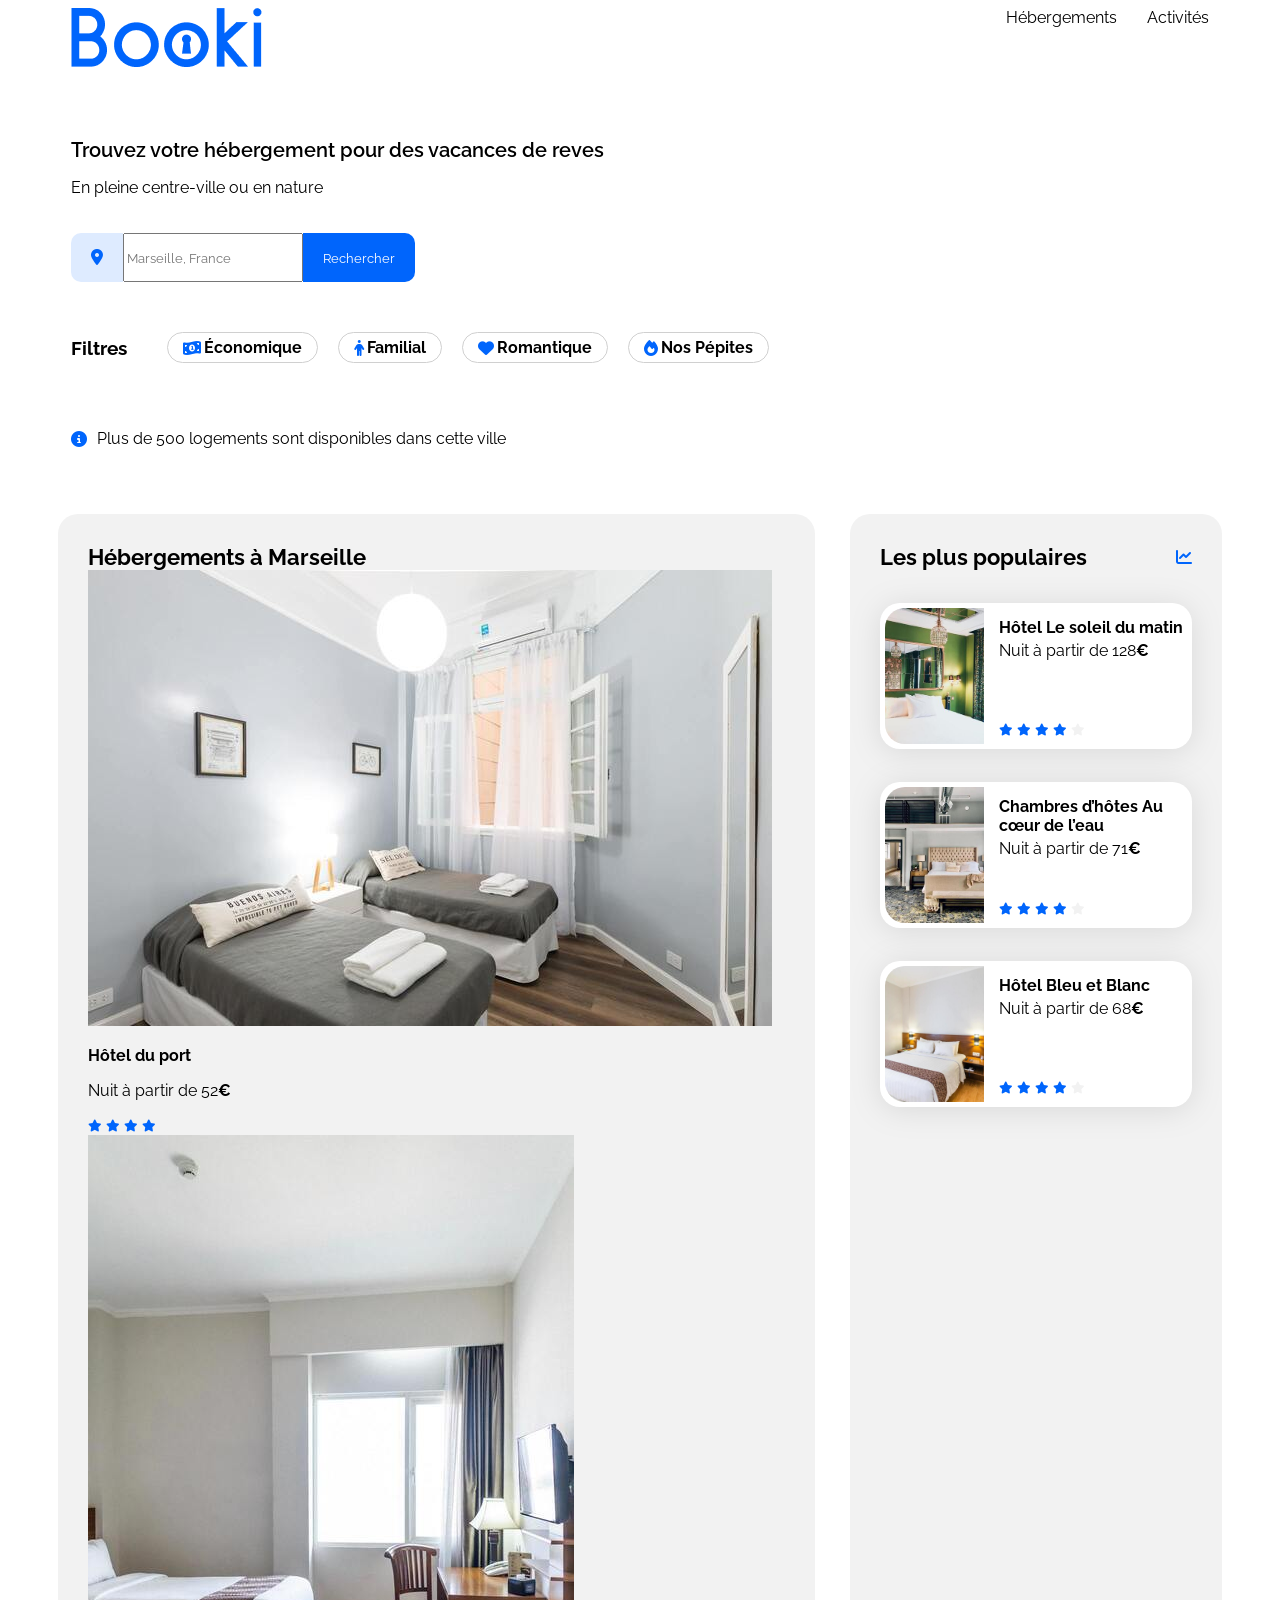
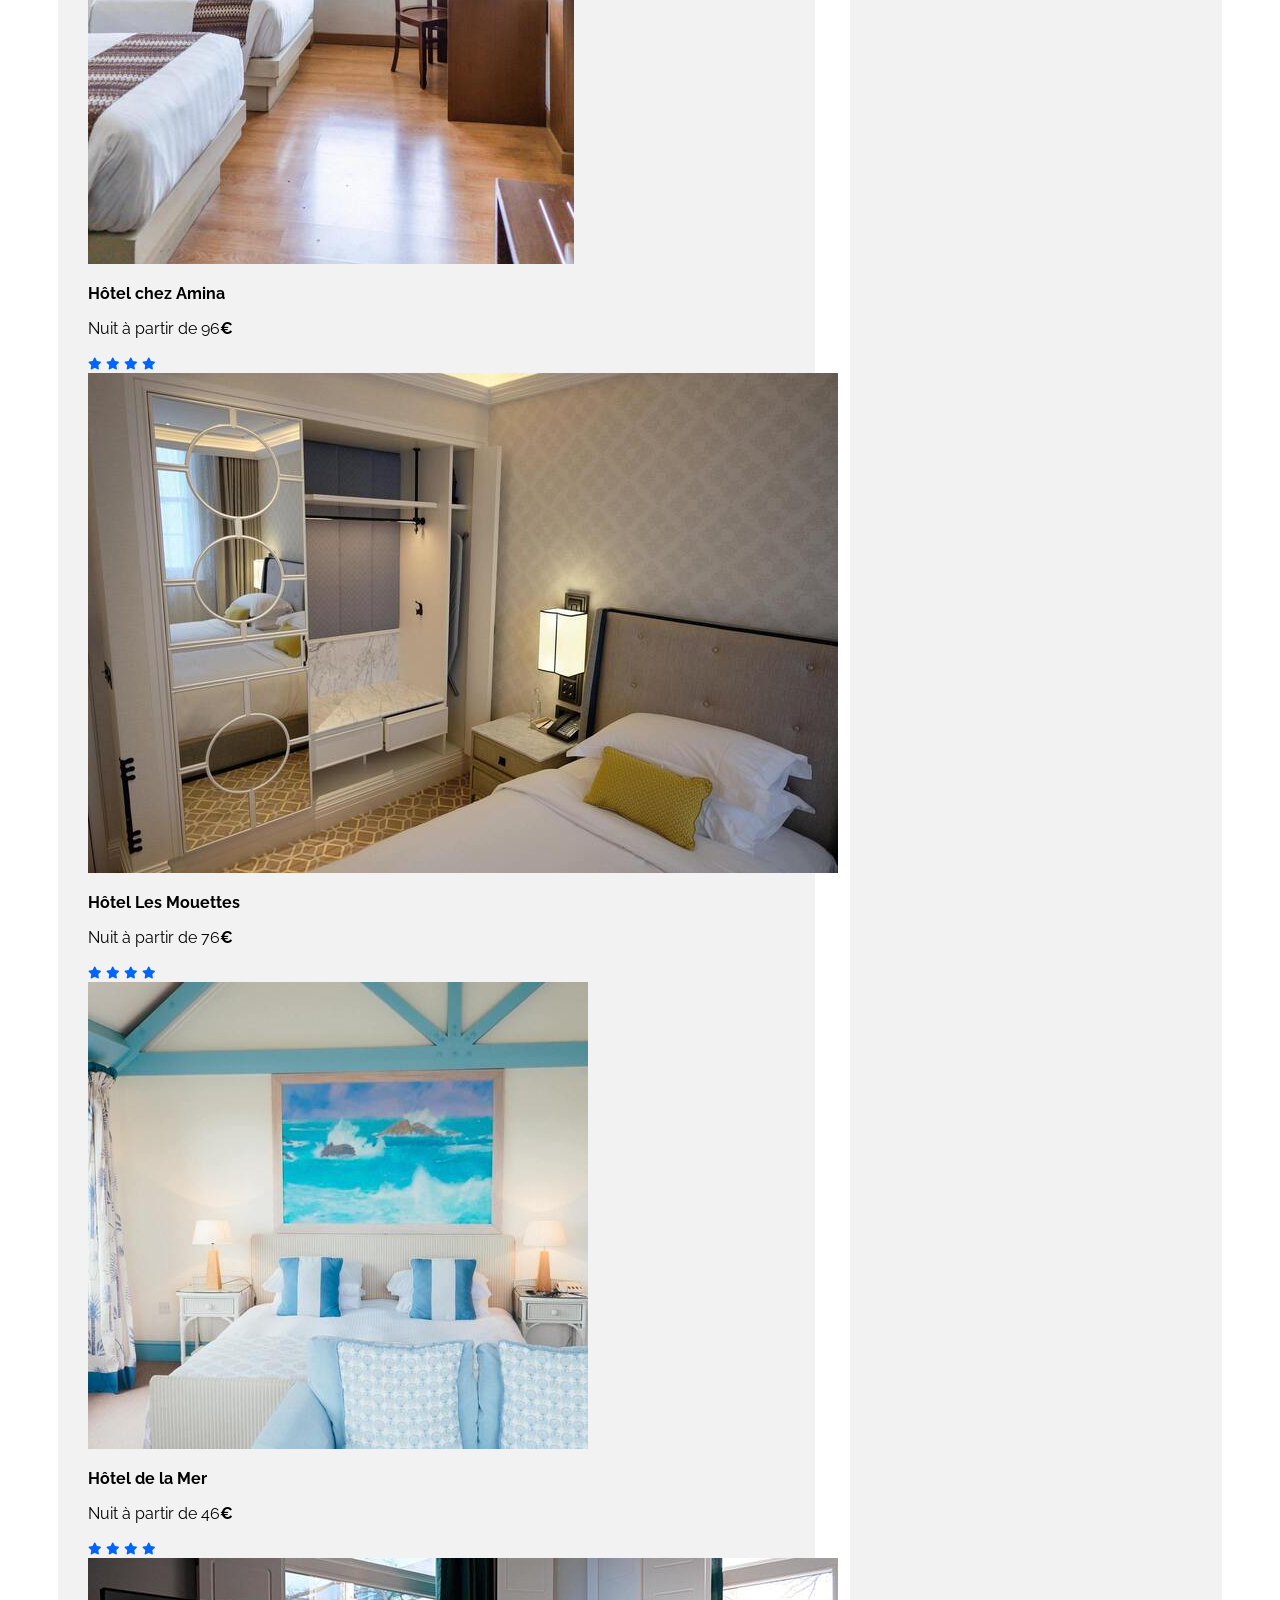
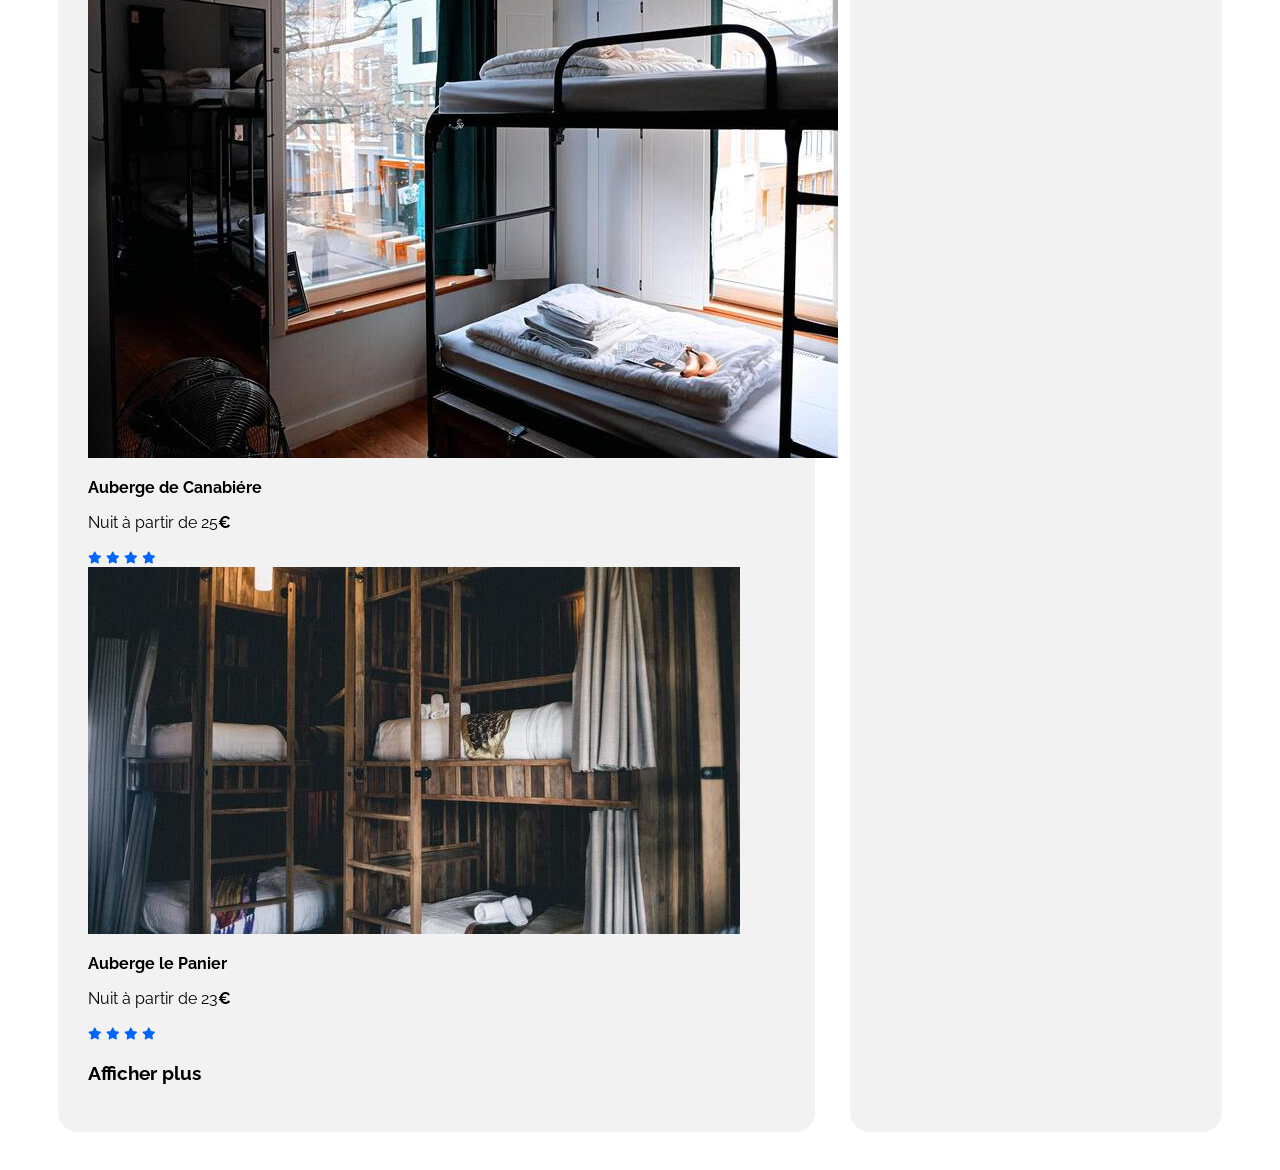
==== index.html @ 799bd017 "HTML revu" ====
<!DOCTYPE html>
<html lang="fr">

<head>
    <meta charset="UTF-8">
    <meta name="viewport" content="width=device-width, initial-scale=1.0">
    <title>Booki</title>
    <link rel="preconnect" href="https://fonts.googleapis.com">
    <link rel="preconnect" href="https://fonts.gstatic.com" crossorigin>
    <link href="https://fonts.googleapis.com/css2?family=Raleway:wght@400;500;700&display=swap" rel="stylesheet">
    <link rel="stylesheet" href="https://cdnjs.cloudflare.com/ajax/libs/font-awesome/6.2.1/css/all.min.css"
        integrity="sha512-MV7K8+y+gLIBoVD59lQIYicR65iaqukzvf/nwasF0nqhPay5w/9lJmVM2hMDcnK1OnMGCdVK+iQrJ7lzPJQd1w=="
        crossorigin="anonymous" referrerpolicy="no-referrer" />
    <link rel="stylesheet" href="./css/style.css">
</head>

<body>

    <header>

        <nav>
            <a href="#" class="logo">
                <img src="./images/logo/Booki.png" alt="Booki">
            </a>
            <ul>
                <li class="li-title"><a href="#">Hébergements</a></li>
                <li class="li-title"><a href="#">Activités</a></li>
            </ul>
        </nav>

        <section class="rechercher">
            <div class="title">
                <h1>
                    Trouvez votre hébergement pour des vacances de reves
                </h1>
                <p>
                    En pleine centre-ville ou en nature
                </p>
            </div>
            <div class="search-bar">
                <div class="icon-box">
                    <i class="fa-solid fa-location-dot"></i>
                </div>
                <input type="text" placeholder="Marseille, France">
                <button>Rechercher</button>
            </div>
            <div class="filtres">
                <h3>
                    Filtres
                </h3>
                <ul class="filtres-list">
                    <a href="#">
                        <li class="fltr-img"><i class="fa-solid fa-money-bill-1-wave"></i><b>Économique</b></li>
                    </a>
                    <a href="#">
                        <li class="fltr-img"><i class="fa-solid fa-person"></i><b>Familial</b></li>
                    </a>
                    <a href="#">
                        <li class="fltr-img"><i class="fa-solid fa-heart"></i><b>Romantique</b></li>
                    </a>
                    <a href="#">
                        <li class="fltr-img"><i class="fa-solid fa-fire"></i><b>Nos Pépites</b></li>
                    </a>
                </ul>
            </div>
            <div class="info">
                <i class="fa-solid fa-circle-info"></i>
                <p>
                    Plus de 500 logements sont disponibles dans cette ville
                </p>
            </div>
        </section>
    </header>

    <div class="main-container">
        <div class="hebergements-and-populaires">

            <h2 class="section-title">
                Hébergements à Marseille
            </h2>

            <section class="hebergements">
                <a href="#">
                    <article class="main-card">
                        <img src="./images/hebergements/fred-kleber.jpg"
                            alt="Image de la chambre d'hôtel montrant un lit">
                        <div class="card-content">
                            <div class="card-txt">
                                <h3 class="card-title">Hôtel du port</h3>
                                <p class="card-subtitle">Nuit à partir de 52<span class="euro">€</span></p>
                            </div>
                            <div class="card-rating">
                                <i class="fa-xs fa-solid fa-star" aria-hidden="true"></i>
                                <i class="fa-xs fa-solid fa-star" aria-hidden="true"></i>
                                <i class="fa-xs fa-solid fa-star" aria-hidden="true"></i>
                                <i class="fa-xs fa-solid fa-star" aria-hidden="true"></i>
                                <i class="fa-xs fa-solid fa-star neutral-star" aria-hidden="true"></i>
                                <span class="sr-only">Note de 4 sur 5</span>
                            </div>
                        </div>
                    </article>
                </a>
                <a href="#">
                    <article class="main-card">
                        <img src="./images/hebergements/febrian-zakaria.jpg"
                            alt="Image de la chambre d'hôtel montrant un lit">
                        <div class="card-content">
                            <div class="card-txt">
                                <h3 class="card-title">Hôtel chez Amina</h3>
                                <p class="card-subtitle">Nuit à partir de 96<span class="euro">€</span></p>
                            </div>
                            <div class="card-rating">
                                <i class="fa-xs fa-solid fa-star" aria-hidden="true"></i>
                                <i class="fa-xs fa-solid fa-star" aria-hidden="true"></i>
                                <i class="fa-xs fa-solid fa-star" aria-hidden="true"></i>
                                <i class="fa-xs fa-solid fa-star" aria-hidden="true"></i>
                                <i class="fa-xs fa-solid fa-star neutral-star" aria-hidden="true"></i>
                                <span class="sr-only">Note de 4 sur 5</span>
                            </div>
                        </div>
                    </article>
                </a>
                <a href="#">
                    <article class="main-card">
                        <img src="./images/hebergements/reisetopia.jpg"
                            alt="Image de la chambre d'hôtel montrant un lit">
                        <div class="card-content">
                            <div class="card-txt">
                                <h3 class="card-title">Hôtel Les Mouettes</h3>
                                <p class="card-subtitle">Nuit à partir de 76<span class="euro">€</span></p>
                            </div>
                            <div class="card-rating">
                                <i class="fa-xs fa-solid fa-star" aria-hidden="true"></i>
                                <i class="fa-xs fa-solid fa-star" aria-hidden="true"></i>
                                <i class="fa-xs fa-solid fa-star" aria-hidden="true"></i>
                                <i class="fa-xs fa-solid fa-star" aria-hidden="true"></i>
                                <i class="fa-xs fa-solid fa-star neutral-star" aria-hidden="true"></i>
                                <span class="sr-only">Note de 4 sur 5</span>
                            </div>
                        </div>
                    </article>
                </a>
                <a href="#">
                    <article class="main-card">
                        <img src="./images/hebergements/annie-spratt.jpg"
                            alt="Image de la chambre d'hôtel montrant un lit">
                        <div class="card-content">
                            <div class="card-txt">
                                <h3 class="card-title">Hôtel de la Mer</h3>
                                <p class="card-subtitle">Nuit à partir de 46<span class="euro">€</span></p>
                            </div>
                            <div class="card-rating">
                                <i class="fa-xs fa-solid fa-star" aria-hidden="true"></i>
                                <i class="fa-xs fa-solid fa-star" aria-hidden="true"></i>
                                <i class="fa-xs fa-solid fa-star" aria-hidden="true"></i>
                                <i class="fa-xs fa-solid fa-star" aria-hidden="true"></i>
                                <i class="fa-xs fa-solid fa-star neutral-star" aria-hidden="true"></i>
                                <span class="sr-only">Note de 4 sur 5</span>
                            </div>
                        </div>
                    </article>
                </a>
                <a href="#">
                    <article class="main-card">
                        <img src="./images/hebergements/marcus-loke.jpg"
                            alt="Image de la chambre d'hôtel montrant un lit">
                        <div class="card-content">
                            <div class="card-txt">
                                <h3 class="card-title">Auberge de Canabiére</h3>
                                <p class="card-subtitle">Nuit à partir de 25<span class="euro">€</span></p>
                            </div>
                            <div class="card-rating">
                                <i class="fa-xs fa-solid fa-star" aria-hidden="true"></i>
                                <i class="fa-xs fa-solid fa-star" aria-hidden="true"></i>
                                <i class="fa-xs fa-solid fa-star" aria-hidden="true"></i>
                                <i class="fa-xs fa-solid fa-star" aria-hidden="true"></i>
                                <i class="fa-xs fa-solid fa-star neutral-star" aria-hidden="true"></i>
                                <span class="sr-only">Note de 4 sur 5</span>
                            </div>
                        </div>
                    </article>
                </a>
                <a href="#">
                    <article class="main-card">
                        <img src="./images/hebergements/nicate-lee.jpg"
                            alt="Image de la chambre d'hôtel montrant un lit">
                        <div class="card-content">
                            <div class="card-txt">
                                <h3 class="card-title">Auberge le Panier</h3>
                                <p class="card-subtitle">Nuit à partir de 23<span class="euro">€</span></p>
                            </div>
                            <div class="card-rating">
                                <i class="fa-xs fa-solid fa-star" aria-hidden="true"></i>
                                <i class="fa-xs fa-solid fa-star" aria-hidden="true"></i>
                                <i class="fa-xs fa-solid fa-star" aria-hidden="true"></i>
                                <i class="fa-xs fa-solid fa-star" aria-hidden="true"></i>
                                <i class="fa-xs fa-solid fa-star neutral-star" aria-hidden="true"></i>
                                <span class="sr-only">Note de 4 sur 5</span>
                            </div>
                        </div>
                    </article>
                </a>
            </section>

            <h3>
                Afficher plus
            </h3>

        </div>

        <section class="populaires">
            <div class="populaires-title">
                <h2 class="section-title">Les plus populaires</h2>
                <i class="fa-solid fa-chart-line" aria-hidden="true"></i>
            </div>
            <div class="populaires-cards">
                <a href="#">
                    <article class="card">
                        <img src="./images/hebergements/emile-guillemot.jpg"
                            alt="Image de la chambre d'hôtel montrant un lit">
                        <div class="card-content">
                            <div class="card-txt">
                                <h3 class="card-title">Hôtel Le soleil du matin</h3>
                                <p class="card-subtitle">Nuit à partir de 128<span class="euro">€</span></p>
                            </div>
                            <div class="card-rating">
                                <i class="fa-xs fa-solid fa-star" aria-hidden="true"></i>
                                <i class="fa-xs fa-solid fa-star" aria-hidden="true"></i>
                                <i class="fa-xs fa-solid fa-star" aria-hidden="true"></i>
                                <i class="fa-xs fa-solid fa-star" aria-hidden="true"></i>
                                <i class="fa-xs fa-solid fa-star neutral-star" aria-hidden="true"></i>
                                <span class="sr-only">Note de 4 sur 5</span>
                            </div>
                        </div>
                    </article>
                </a>
                <a href="#">
                    <article class="card">
                        <img src="./images/hebergements/aw-creative.jpg"
                            alt="Image de la chambre d'hôtel montrant un lit">
                        <div class="card-content">
                            <div class="card-txt">
                                <h3 class="card-title">Chambres d’hôtes Au cœur de l’eau</h3>
                                <p class="card-subtitle">Nuit à partir de 71<span class="euro">€</span></p>
                            </div>
                            <div class="card-rating">
                                <i class="fa-xs fa-solid fa-star" aria-hidden="true"></i>
                                <i class="fa-xs fa-solid fa-star" aria-hidden="true"></i>
                                <i class="fa-xs fa-solid fa-star" aria-hidden="true"></i>
                                <i class="fa-xs fa-solid fa-star" aria-hidden="true"></i>
                                <i class="fa-xs fa-solid fa-star neutral-star" aria-hidden="true"></i>
                                <span class="sr-only">Note de 4 sur 5</span>
                            </div>
                        </div>
                    </article>
                </a>
                <a href="#">
                    <article class="card">
                        <img src="./images/hebergements/febrian-zakaria2.jpg"
                            alt="Image de la chambre d'hôtel montrant un lit">
                        <div class="card-content">
                            <div class="card-txt">
                                <h3 class="card-title">Hôtel Bleu et Blanc</h3>
                                <p class="card-subtitle">Nuit à partir de 68<span class="euro">€</span></p>
                            </div>
                            <div class="card-rating">
                                <i class="fa-xs fa-solid fa-star" aria-hidden="true"></i>
                                <i class="fa-xs fa-solid fa-star" aria-hidden="true"></i>
                                <i class="fa-xs fa-solid fa-star" aria-hidden="true"></i>
                                <i class="fa-xs fa-solid fa-star" aria-hidden="true"></i>
                                <i class="fa-xs fa-solid fa-star neutral-star" aria-hidden="true"></i>
                                <span class="sr-only">Note de 4 sur 5</span>
                            </div>
                        </div>
                    </article>
                </a>
            </div>
        </section>
    </div>

    <footer></footer>

</body>

</html>
---- css/style.css ----
/****** General ***********/
* {
    font-family: 'Raleway', sans-serif;
}

:root {
    --main-color: #0065FC;
    --main-bg-color: #F2F2F2;
    --filter-bg-color: #DEEBFF;
}

.fa-solid {
    color: var(--main-color);
}

body {
    display: flex;
    flex-direction: column;
    align-items: center;
    gap: 30px;
}
header {
    display: flex;
    flex-direction: column;
    align-items: left;
    width: 90%;
    max-width: 1440px;
    margin: 0 50px 0px 50px;
}

nav {
    display: flex;
    justify-content: space-between;
    align-items: flex-start;
    width: 100%;
    height: 80px;
    margin-bottom: 50px;
}


.logo {


}

.logo img {
    
}


ul {
    list-style: none;
    display: flex;
    justify-content: center;
    align-items: center;
    gap: 30px;
    margin: 0;
    padding: 0;
}

.li-list {
    display: flex;
    justify-content: space-between;
    align-items: center;
}

.li-title a:hover {
    color: #0065fc;
    position: relative;
}

.li-title a:hover::after {
    content: '';
    color: #0065fc;
    position: absolute;
    top: 0;
    left: 0;
    width: 100%;
    height: 3px;
    background-color: #0065fc;
}

.rechercher {
    display: flex;
    justify-content: center;
    flex-direction: column;
    margin-bottom: 20px;
}

.title {
    margin-bottom: 0px;
}

.title h1 {
    margin: 0;
    font-size: 20px;
    font-weight: 600;
}

.search-bar {
    display: flex;
    flex-direction: row;
    margin-top: 20px;
}

.icon-box {
    background-color: var(--filter-bg-color);
    border-top-left-radius: 10px;
    border-bottom-left-radius: 10px;
    padding: 15px 20px;
}

.input-box {
    width: 300px;
    border: none;
    padding: 15px 20px;
    font-size: 14px;
    box-sizing: border-box;
}

button {
    background-color: var(--main-color);
    color: white;
    border: none;
    border-top-right-radius: 10px;
    border-bottom-right-radius: 10px;
    padding: 15px 20px;
    cursor: pointer;
}

.filtres {
    display: flex;
    justify-content: left;
    align-items: center;
    margin: 10px 0;
}

.filtres-list {
    display: flex;
    justify-content: left;
    align-items: baseline;
    gap: 20px;
    padding: 20px;
    margin: 20px;
}

.fltr-img {
    display: flex;
    justify-content: space-between;
    align-items: center;
    gap: 3px;
    padding: 5px 15px;
    margin: 0px;
    border: solid 1px #D0D0D0;
    border-radius: 25px;
}

.info {
    display: flex;
    justify-content: flex-start;
    align-items: center;
}

.info p {
    margin-left: 10px
}

.main-container {
    width: 100%;
    max-width: 1440px;
    padding: 0 50px;
    box-sizing: border-box;
}

a {
    color: inherit;
    text-decoration: none;
}

.section-title {
    margin: 0;
    font-size: 22px;
}

.card {
    background-color: white;
    border-radius: 20px;
    padding: 5px;
    filter: drop-shadow(0px 3px 15px rgba(0, 0, 0, 0.1));
}

.card img {
    object-fit: cover;
}

.main-card img {
    object-fit: cover;
}

.card-title {
    font-size: 16px;
}

.euro {
    font-weight: 700;
}

.neutral-star {
    color: var(--main-bg-color)
}

.main-container {
    display:flex;
    justify-content: space-between;

}

/****** Hebergements And Populaires ***********/
.hebergements-and-populaires {
    display: flex;
    justify-content: space-between;
    flex-direction: column;
}

.hebergements-and-populaires{
    background-color: var(--main-bg-color);
    border-radius: 20px;
    padding: 30px;
    box-sizing: border-box;
}

/****** Hebergements ***********/
.hebergements-and-populaires {
    width: 65%;
}

.hebergements-cards {
    display: flex;
    flex-direction: row;
    flex-wrap: wrap;
    gap: 20px;
    margin-top: 30px;
}


.hebergements-cards {
    background-color: white;
    border-radius: 20%;
    padding: 5px;
    filter: drop-shadow(0px 3px 15px rgba(0, 0, 0, 0.1));
    
}

.hebergements-cards img {
    width: 100%;
    height: 130px;
    border-top-left-radius: 20%;
    border-top-right-radius: 20%;

}

/****** Populaires ***********/
.populaires {
    width: 32%;
    background-color: var(--main-bg-color);
    border-radius: 20px;
    padding: 30px;
    box-sizing: border-box;
}

.populaires-title {
    display: flex;
    justify-content: space-between;
    align-items: center;
}

.populaires-cards .card {
    display: flex;
    margin-top: 33px;
}

.populaires-cards img {
    width: 33%;
    height: 136px;
    border-top-left-radius: 20px;
    border-bottom-left-radius: 20px;
}

.populaires-cards .card-content {
    width: 67%;
    padding-left: 15px;
    display: flex;
    flex-direction: column;
    justify-content: space-between;
    box-sizing: border-box;
}

.populaires-cards .card-title {
    margin-top: 10px;
    margin-bottom: 4px;
}

.populaires-cards .card-subtitle {
    margin: 0;
}

.populaires-cards .card-rating {
    margin-bottom: 5px;
}




/* Le code ci-dessous correspond à la version responsive uniquement */

/****** Media queries ***********/
/* Medium devices (tablets, less/equal than 1024px) */
@media (max-width: 1024px) {
    .hebergements-and-populaires {
        flex-direction: column;
    }

    .hebergements {
        width: 100%;
    }

    .populaires {
        width: 100%;
        margin-top: 50px;
    }

    .populaires-cards {
        display: flex;
        flex-direction: row;
        justify-content: space-between;
    }

    .populaires-cards a {
        width: 30%;
    }

    .populaires-cards .card-title {
        font-size: 14px;
    }

    .populaires-cards .card-subtitle {
        font-size: 13px;
    }
}

/* Small devices (phones, less than 768px) */
@media (max-width: 767.98px) {
    /* ... */
}
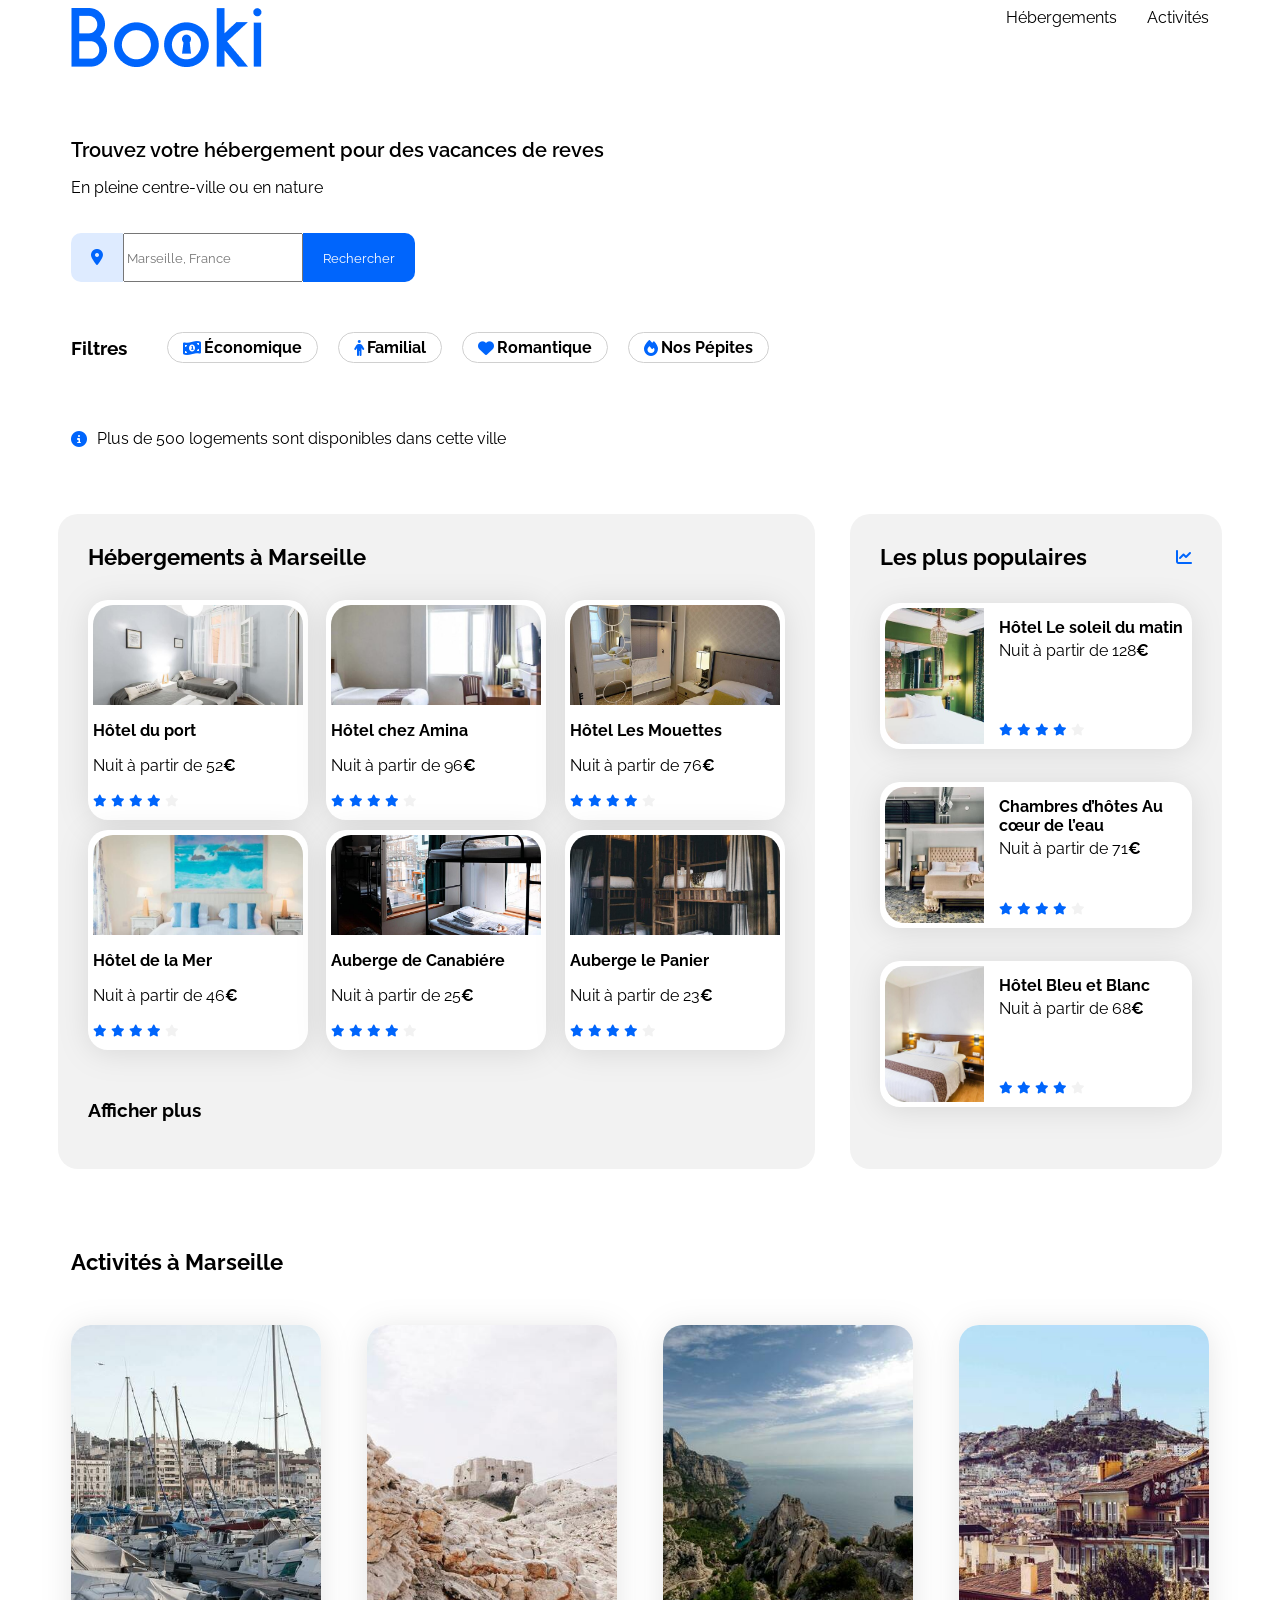
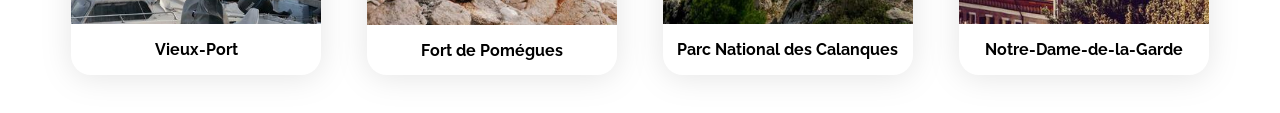
==== commit 1081b0d4: "HTML & CSS Activités" ====
--- a/index.html
+++ b/index.html
@@ -278,6 +278,50 @@
         </section>
     </div>
 
+    <div class="activites">
+        <h2 class="section-title">
+            Activités à Marseille
+        </h2>
+        <div class="activites-cards">
+            <a href="#">
+                <article class="activity-card">
+                    <img src="./images/activites/reno-laithienne.jpg"
+                        alt="Image montrant une activité de visite guidée en bateau">
+                    <h3 class="card-title">
+                        Vieux-Port
+                    </h3>
+                </article>
+            </a>
+            <a href="#">
+                <article class="activity-card">
+                    <img src="./images/activites/paul-hermann.jpg"
+                        alt="Image montrant une activité de visite guidée en bateau">
+                    <h3 class="card-title">
+                        Fort de Pomégues
+                    </h3>
+                </article>
+            </a>
+            <a href="#">
+                <article class="activity-card">
+                    <img src="./images/activites/kilyan-sockalingum.jpg"
+                        alt="Image montrant une activité de visite guidée en bateau">
+                    <h3 class="card-title">
+                        Parc National des Calanques
+                    </h3>
+                </article>
+            </a>
+            <a href="#">
+                <article class="activity-card">
+                    <img src="./images/activites/florian-wehde.jpg"
+                        alt="Image montrant une activité de visite guidée en bateau">
+                    <h3 class="card-title">
+                        Notre-Dame-de-la-Garde
+                    </h3>
+                </article>
+            </a>
+        </div>
+    </div>
+
     <footer></footer>
 
 </body>
--- a/css/style.css
+++ b/css/style.css
@@ -193,9 +193,6 @@
     object-fit: cover;
 }
 
-.main-card img {
-    object-fit: cover;
-}
 
 .card-title {
     font-size: 16px;
@@ -219,44 +216,49 @@
 .hebergements-and-populaires {
     display: flex;
     justify-content: space-between;
-    flex-direction: column;
-}
-
-.hebergements-and-populaires{
-    background-color: var(--main-bg-color);
-    border-radius: 20px;
-    padding: 30px;
-    box-sizing: border-box;
-}
-
-/****** Hebergements ***********/
+    align-items: flex-start;
+    flex-direction: column;
+    gap: 30px;
+}
+
 .hebergements-and-populaires {
     width: 65%;
-}
-
-.hebergements-cards {
-    display: flex;
-    flex-direction: row;
-    flex-wrap: wrap;
-    gap: 20px;
-    margin-top: 30px;
-}
-
-
-.hebergements-cards {
+    background-color: var(--main-bg-color);
+    border-radius: 20px;
+    padding: 30px;
+    box-sizing: border-box;
+}
+
+/****** Hebergements ***********/
+
+.hebergements {
+    display: flex;
+    flex-flow: row wrap;
+    justify-content: space-between;
+    gap: 10px;
+}
+
+
+.main-card {
     background-color: white;
-    border-radius: 20%;
+    border-radius: 20px;
     padding: 5px;
     filter: drop-shadow(0px 3px 15px rgba(0, 0, 0, 0.1));
+    display: flex;
+    flex-direction: column;
+    align-items: left;
+    width: 210px;
+    height: 210px;
+
+}
+
+.main-card img {
+    width: 210px;
+    height: 100px;
+    border-top-left-radius: 20px;
+    border-top-right-radius: 20px;
+    object-fit: cover;
     
-}
-
-.hebergements-cards img {
-    width: 100%;
-    height: 130px;
-    border-top-left-radius: 20%;
-    border-top-right-radius: 20%;
-
 }
 
 /****** Populaires ***********/
@@ -308,7 +310,42 @@
     margin-bottom: 5px;
 }
 
-
+.activites {
+    display: flex;
+    flex-direction: column;
+    align-items: left;
+    width: 90%;
+    gap: 50px;
+    margin-top: 50px;
+}
+
+.activites-cards {
+    display: flex;
+    flex-direction: row;
+    justify-content: space-between;
+    align-items: center;
+    gap: 20px;
+}
+
+.activity-card {
+    display: flex;
+    flex-direction: column;
+    align-items: center;
+    background-color: white;
+    border-radius: 20px;
+    width: 250px;
+    height: 350px;
+    filter: drop-shadow(0px 3px 15px rgba(0, 0, 0, 0.1));
+
+}
+
+.activity-card img {
+    width: 250px;
+    height: 300px;
+    border-top-left-radius: 20px;
+    border-top-right-radius: 20px;
+    object-fit: cover;
+}
 
 
 /* Le code ci-dessous correspond à la version responsive uniquement */
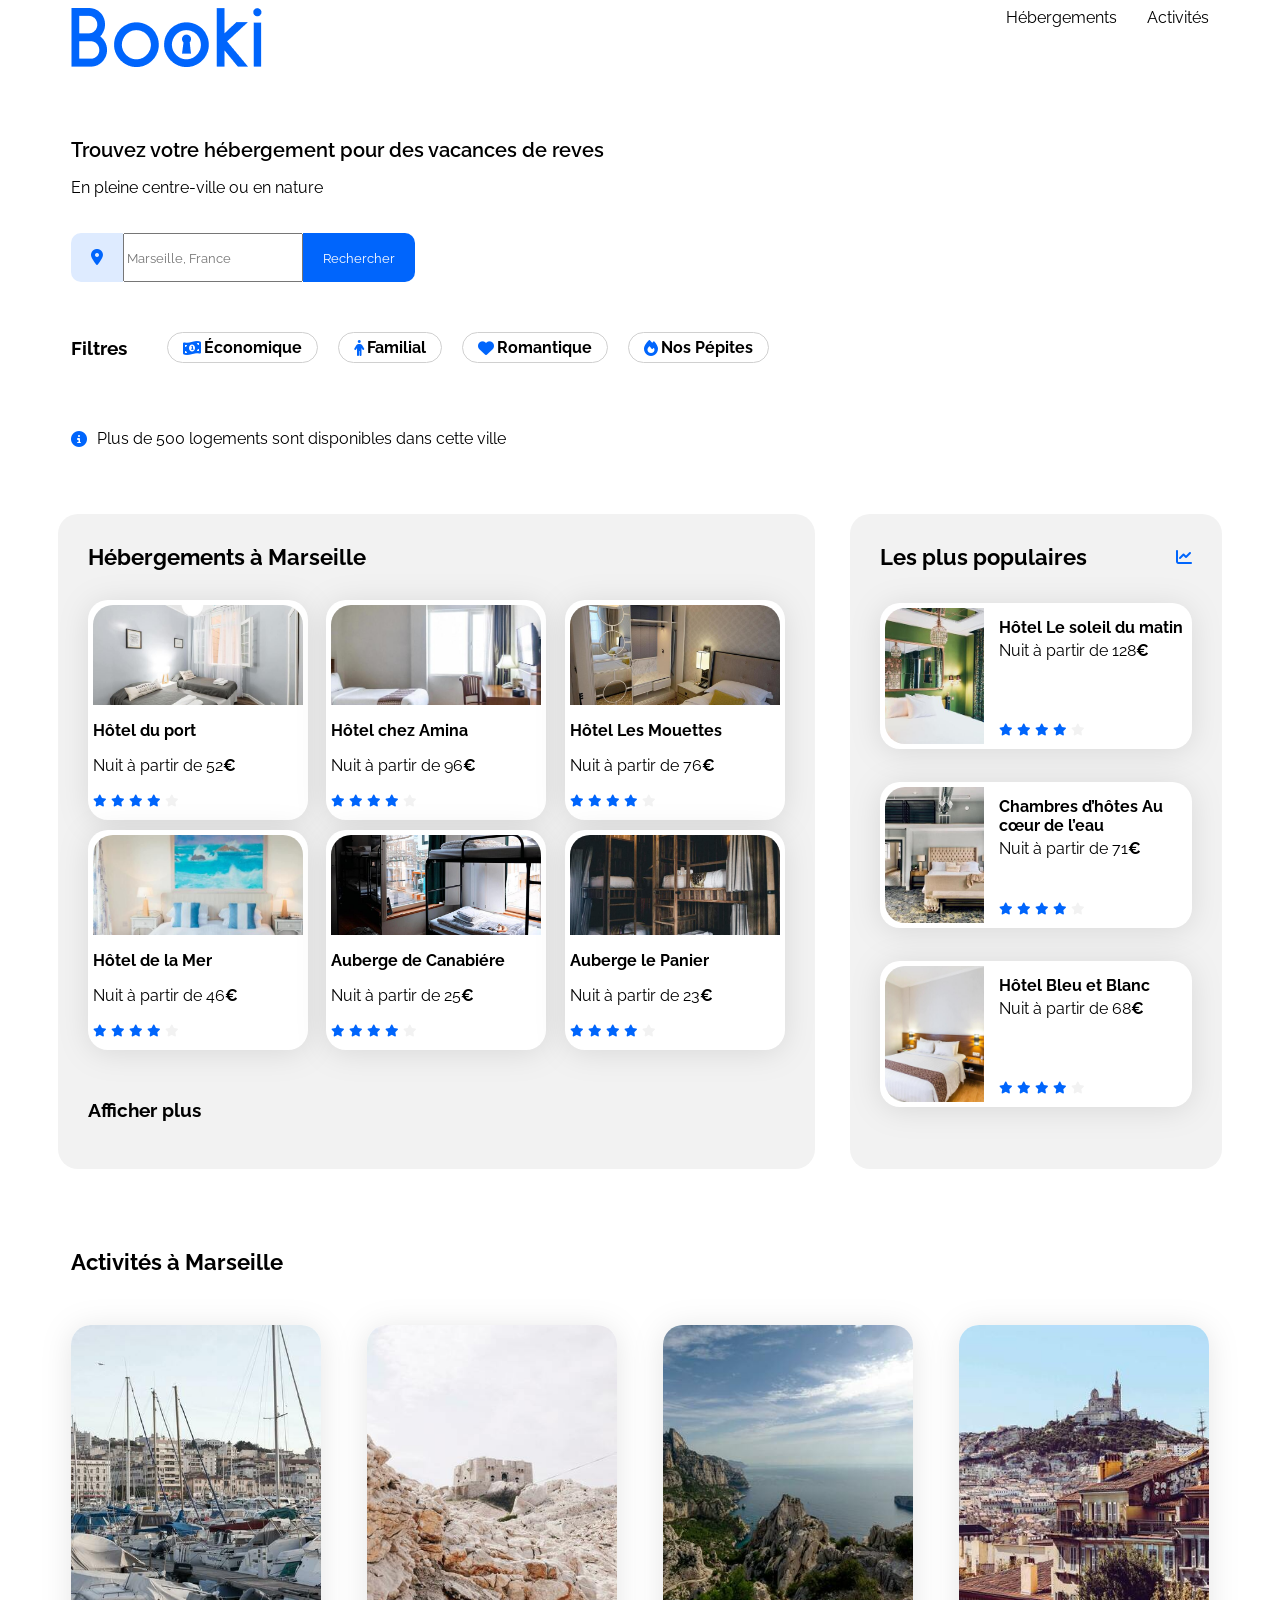
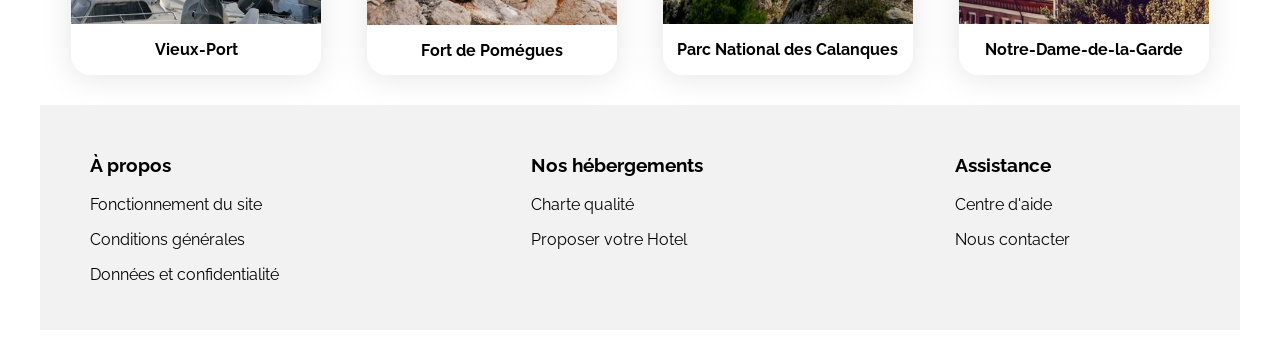
==== commit aa95c7e1: "Version finale" ====
--- a/index.html
+++ b/index.html
@@ -322,7 +322,52 @@
         </div>
     </div>
 
-    <footer></footer>
+    <footer>
+        <div class="footer">
+            <div class="footer-content">
+                <h3>
+                    À propos
+                </h3>
+                <a href="#">
+                    <p>
+                        Fonctionnement du site
+                    </p>
+                    <p>
+                        Conditions générales
+                    </p>
+                    <p>
+                        Données et confidentialité
+                    </p>
+                </a>
+            </div>
+            <div>
+                <h3>
+                    Nos hébergements
+                </h3>
+                <a href="#">
+                    <p>
+                        Charte qualité
+                    </p>
+                    <p>
+                        Proposer votre Hotel
+                    </p>
+                </a>
+            </div>
+            <div>
+                <h3>
+                    Assistance
+                </h3>
+                <a href="#">
+                    <p>
+                        Centre d'aide
+                    </p>
+                    <p>
+                        Nous contacter
+                    </p>
+                </a>
+            </div>
+        </div>
+    </footer>
 
 </body>
 
--- a/css/style.css
+++ b/css/style.css
@@ -35,16 +35,6 @@
     width: 100%;
     height: 80px;
     margin-bottom: 50px;
-}
-
-
-.logo {
-
-
-}
-
-.logo img {
-    
 }
 
 
@@ -347,6 +337,23 @@
     object-fit: cover;
 }
 
+footer {
+    width: 95%;
+    max-width: 1440px;
+    background-color: var(--main-bg-color);
+    gap: 50px;
+}
+
+.footer { 
+    display: flex;
+    justify-content: space-between;
+    align-items: center;
+    align-items: flex-start;
+    width: 90%;
+    padding: 30px 50px;
+    box-sizing: border-box;
+}
+
 
 /* Le code ci-dessous correspond à la version responsive uniquement */
 
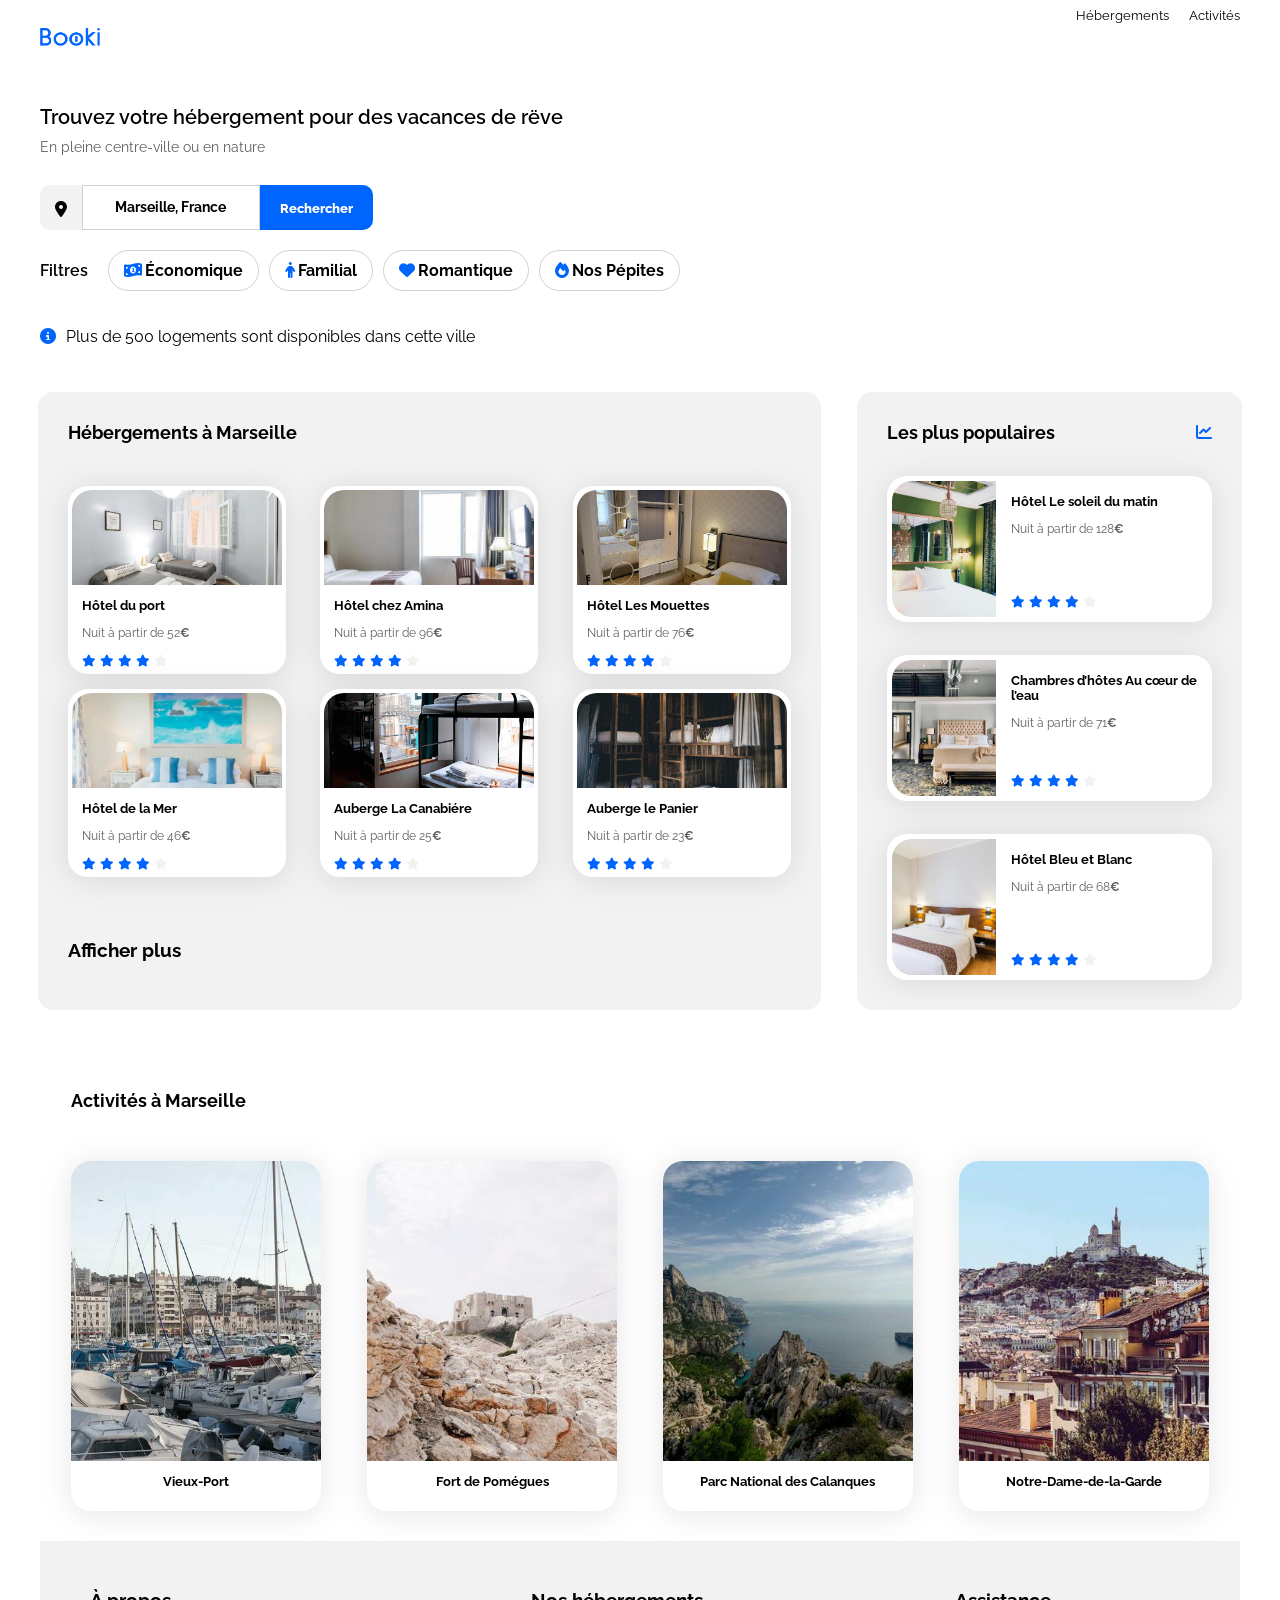
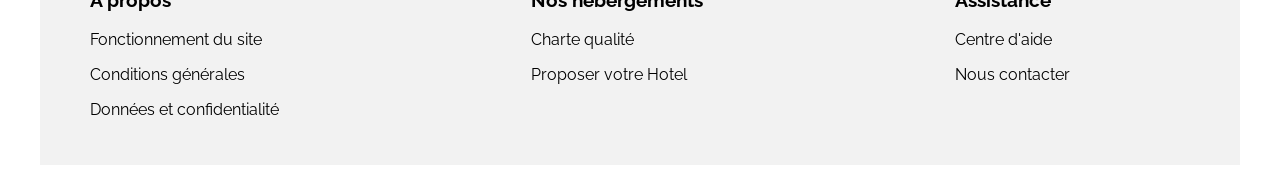
==== commit d762d4bf: "CSS retouches" ====
--- a/index.html
+++ b/index.html
@@ -22,7 +22,7 @@
             <a href="#" class="logo">
                 <img src="./images/logo/Booki.png" alt="Booki">
             </a>
-            <ul>
+            <ul class="nav-links">
                 <li class="li-title"><a href="#">Hébergements</a></li>
                 <li class="li-title"><a href="#">Activités</a></li>
             </ul>
@@ -31,7 +31,7 @@
         <section class="rechercher">
             <div class="title">
                 <h1>
-                    Trouvez votre hébergement pour des vacances de reves
+                    Trouvez votre hébergement pour des vacances de rëve
                 </h1>
                 <p>
                     En pleine centre-ville ou en nature
@@ -39,7 +39,7 @@
             </div>
             <div class="search-bar">
                 <div class="icon-box">
-                    <i class="fa-solid fa-location-dot"></i>
+                    <i class="fa-solid fa-location-dot" style="color: #000000;"></i>
                 </div>
                 <input type="text" placeholder="Marseille, France">
                 <button>Rechercher</button>
@@ -166,7 +166,7 @@
                             alt="Image de la chambre d'hôtel montrant un lit">
                         <div class="card-content">
                             <div class="card-txt">
-                                <h3 class="card-title">Auberge de Canabiére</h3>
+                                <h3 class="card-title">Auberge La Canabiére</h3>
                                 <p class="card-subtitle">Nuit à partir de 25<span class="euro">€</span></p>
                             </div>
                             <div class="card-rating">
@@ -332,9 +332,13 @@
                     <p>
                         Fonctionnement du site
                     </p>
+                </a>
+                <a href="#">
                     <p>
                         Conditions générales
                     </p>
+                </a>
+                <a href="#">
                     <p>
                         Données et confidentialité
                     </p>
@@ -348,6 +352,8 @@
                     <p>
                         Charte qualité
                     </p>
+                </a>
+                <a href="#">
                     <p>
                         Proposer votre Hotel
                     </p>
@@ -361,6 +367,8 @@
                     <p>
                         Centre d'aide
                     </p>
+                </a>
+                <a href="#">   
                     <p>
                         Nous contacter
                     </p>
--- a/css/style.css
+++ b/css/style.css
@@ -23,9 +23,9 @@
     display: flex;
     flex-direction: column;
     align-items: left;
-    width: 90%;
+    width: 95%;
     max-width: 1440px;
-    margin: 0 50px 0px 50px;
+    margin: 0px;
 }
 
 nav {
@@ -34,24 +34,46 @@
     align-items: flex-start;
     width: 100%;
     height: 80px;
-    margin-bottom: 50px;
+    margin: 0px;
+}
+
+.logo img {
+    display: flex;
+    justify-content: center;
+    align-items: center;
+    padding-top: 20px;
+    width: 60px;
+    height: 18px
 }
 
 
 ul {
     list-style: none;
     display: flex;
-    justify-content: center;
-    align-items: center;
-    gap: 30px;
+    justify-content: left;
+    align-items: center;
+    gap: 20px;
     margin: 0;
     padding: 0;
 }
 
+.nav-links {
+    display: flex;
+    justify-content: space-between;
+    align-items: flex-start;
+    padding-top: 0px;
+
+}
+
 .li-list {
     display: flex;
     justify-content: space-between;
     align-items: center;
+}
+
+.li-title {
+    font-size: 13px;
+    font-weight: 400;
 }
 
 .li-title a:hover {
@@ -63,10 +85,11 @@
     content: '';
     color: #0065fc;
     position: absolute;
-    top: 0;
+    top: -10px;
+    bottom: 10px;
     left: 0;
     width: 100%;
-    height: 3px;
+    height: 5px;
     background-color: #0065fc;
 }
 
@@ -74,42 +97,50 @@
     display: flex;
     justify-content: center;
     flex-direction: column;
-    margin-bottom: 20px;
+    margin-bottom: 0px;
 }
 
 .title {
     margin-bottom: 0px;
+    gap: 10px;
 }
 
 .title h1 {
+    margin-bottom: 10px;
+    font-size: 20px;
+    font-weight: 580;
+}
+
+.title p {
     margin: 0;
-    font-size: 20px;
-    font-weight: 600;
+    font-size: 14px;
+    font-weight: 400;
+    color: #606060;
 }
 
 .search-bar {
     display: flex;
     flex-direction: row;
-    margin-top: 20px;
+    margin-top: 30px;
+    height: 45px;
 }
 
 .icon-box {
-    background-color: var(--filter-bg-color);
+    background-color: #F2F2F2;
     border-top-left-radius: 10px;
     border-bottom-left-radius: 10px;
-    padding: 15px 20px;
+    padding: 15px 15px;
 }
 
 .input-box {
     width: 300px;
-    border: none;
     padding: 15px 20px;
     font-size: 14px;
-    box-sizing: border-box;
 }
 
 button {
     background-color: var(--main-color);
+    font-weight: 800;
     color: white;
     border: none;
     border-top-right-radius: 10px;
@@ -118,20 +149,36 @@
     cursor: pointer;
 }
 
+.search-bar input::placeholder {
+    font-weight: 700;
+    font-size: 14px;
+    color: #000;
+
+}
+
+input {
+    text-align: center;
+    border: 0.5px solid #D0D0D0;
+}
+
 .filtres {
     display: flex;
     justify-content: left;
     align-items: center;
-    margin: 10px 0;
+}
+
+.filtres h3 {
+    margin-right: 0px;
+    font-size: 16px;
+    font-weight: 600;
 }
 
 .filtres-list {
     display: flex;
     justify-content: left;
     align-items: baseline;
-    gap: 20px;
+    gap: 10px;
     padding: 20px;
-    margin: 20px;
 }
 
 .fltr-img {
@@ -139,12 +186,16 @@
     justify-content: space-between;
     align-items: center;
     gap: 3px;
-    padding: 5px 15px;
+    padding: 10px 15px;
     margin: 0px;
     border: solid 1px #D0D0D0;
     border-radius: 25px;
 }
 
+.filtres-list a:hover li.fltr-img {
+  background-color: #E1E8FA;
+}
+
 .info {
     display: flex;
     justify-content: flex-start;
@@ -158,8 +209,10 @@
 .main-container {
     width: 100%;
     max-width: 1440px;
-    padding: 0 50px;
-    box-sizing: border-box;
+    padding: 0px 30px;
+    box-sizing: border-box;
+    display:flex;
+    justify-content: space-between;
 }
 
 a {
@@ -169,7 +222,7 @@
 
 .section-title {
     margin: 0;
-    font-size: 22px;
+    font-size: 18px;
 }
 
 .card {
@@ -183,9 +236,24 @@
     object-fit: cover;
 }
 
+.card-text {
+    display: flex;
+    flex-direction: column;
+    justify-content: space-between;
+    padding: 0px;
+    box-sizing: border-box;
+    height: 70px;
+}
 
 .card-title {
-    font-size: 16px;
+    font-size: 13px;
+    padding: 0;
+}
+
+.card-subtitle {
+    font-size: 12px;
+    color: #606060;
+    padding: 0;
 }
 
 .euro {
@@ -194,12 +262,6 @@
 
 .neutral-star {
     color: var(--main-bg-color)
-}
-
-.main-container {
-    display:flex;
-    justify-content: space-between;
-
 }
 
 /****** Hebergements And Populaires ***********/
@@ -214,7 +276,7 @@
 .hebergements-and-populaires {
     width: 65%;
     background-color: var(--main-bg-color);
-    border-radius: 20px;
+    border-radius: 15px;
     padding: 30px;
     box-sizing: border-box;
 }
@@ -225,37 +287,38 @@
     display: flex;
     flex-flow: row wrap;
     justify-content: space-between;
-    gap: 10px;
+    gap: 15px;
 }
 
 
 .main-card {
     background-color: white;
     border-radius: 20px;
-    padding: 5px;
+    padding: 4px;
     filter: drop-shadow(0px 3px 15px rgba(0, 0, 0, 0.1));
     display: flex;
     flex-direction: column;
     align-items: left;
     width: 210px;
-    height: 210px;
+    height: 180px;
 
 }
 
 .main-card img {
     width: 210px;
-    height: 100px;
+    height: 95px;
     border-top-left-radius: 20px;
     border-top-right-radius: 20px;
     object-fit: cover;
     
 }
 
+
 /****** Populaires ***********/
 .populaires {
     width: 32%;
     background-color: var(--main-bg-color);
-    border-radius: 20px;
+    border-radius: 15px;
     padding: 30px;
     box-sizing: border-box;
 }
@@ -287,13 +350,22 @@
     box-sizing: border-box;
 }
 
+.main-card .card-content {
+    width: 67%;
+    padding-left: 10px;
+    display: flex;
+    flex-direction: column;
+    justify-content: space-between;
+
+
+}
+
 .populaires-cards .card-title {
-    margin-top: 10px;
-    margin-bottom: 4px;
+   padding: 0px;
 }
 
 .populaires-cards .card-subtitle {
-    margin: 0;
+    margin: 0px;
 }
 
 .populaires-cards .card-rating {
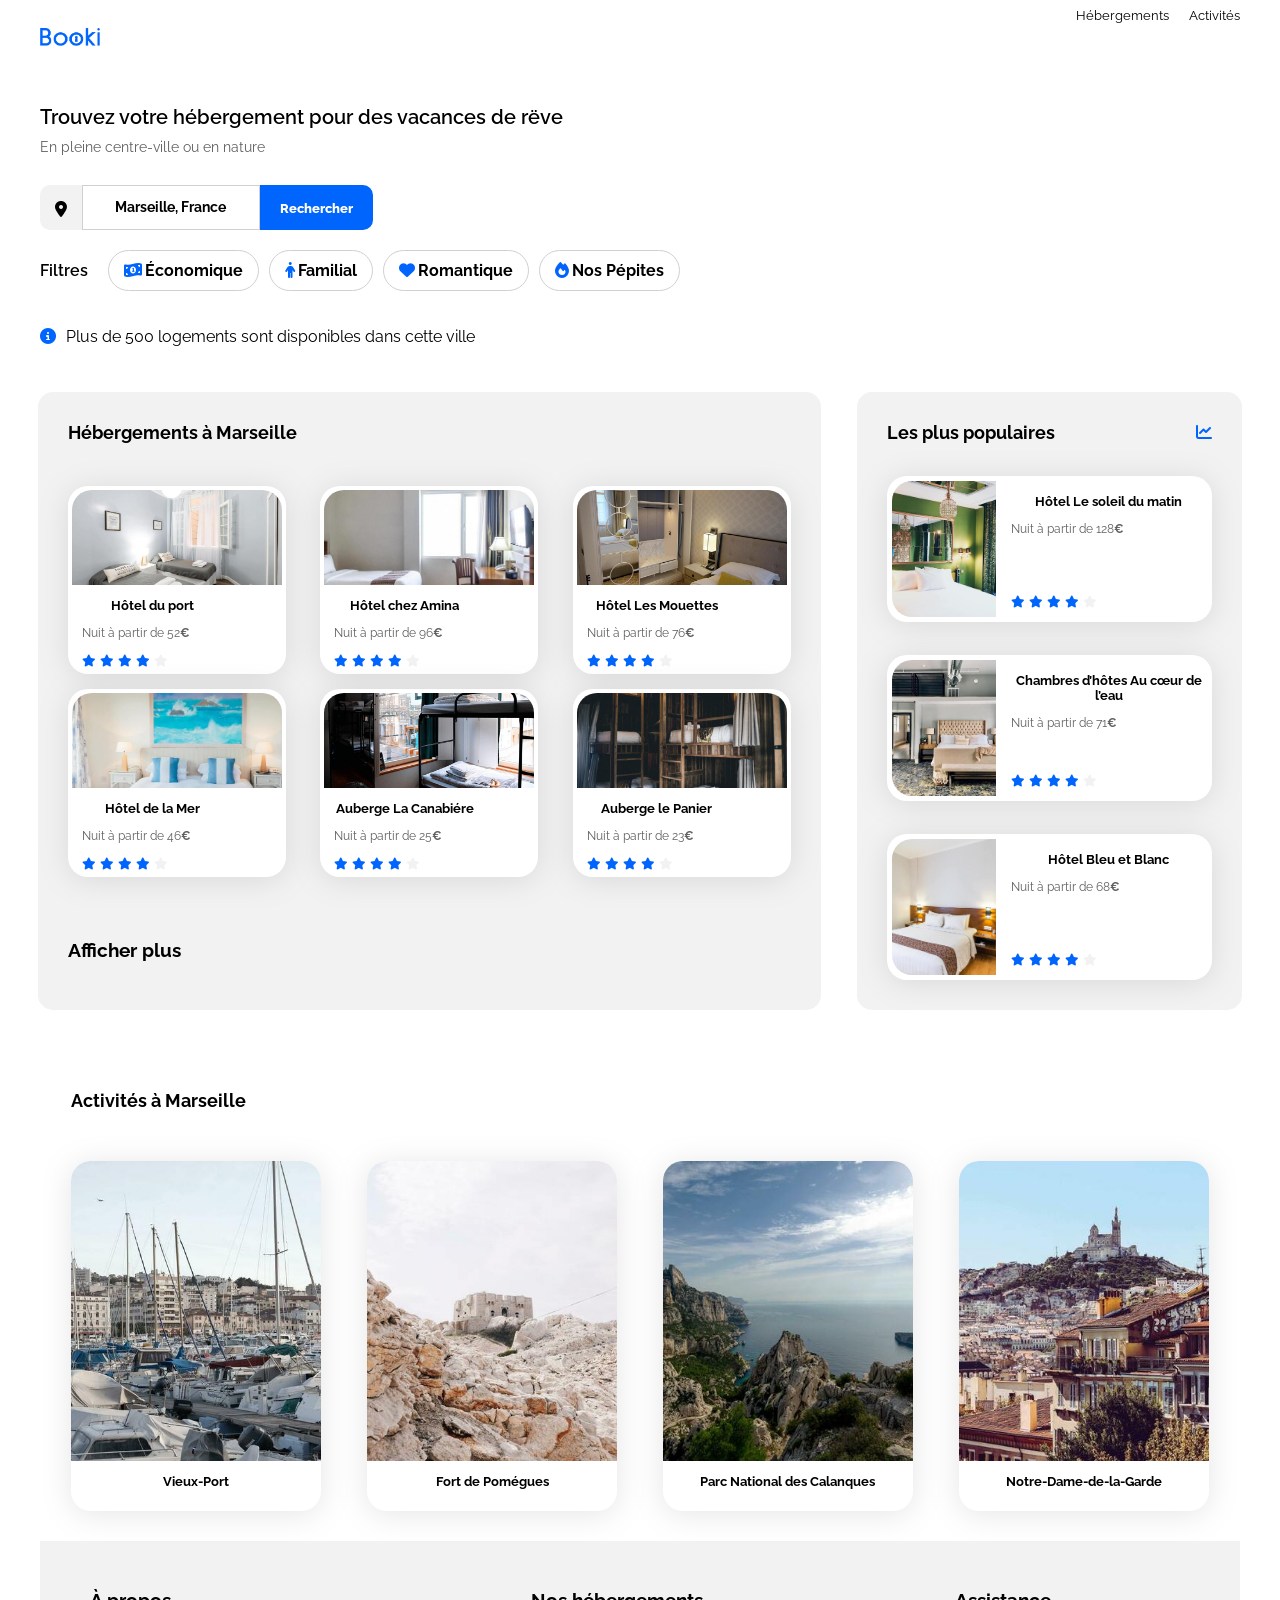
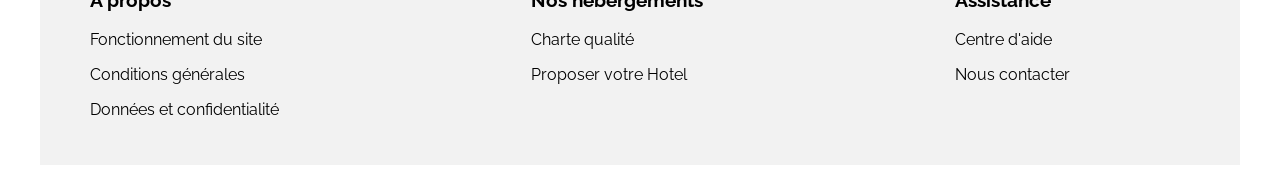
==== commit 6d401902: "premier essay complet" ====
--- a/index.html
+++ b/index.html
@@ -73,13 +73,13 @@
     </header>
 
     <div class="main-container">
-        <div class="hebergements-and-populaires">
+        <section class="hebergements-and-populaires">
 
             <h2 class="section-title">
                 Hébergements à Marseille
             </h2>
 
-            <section class="hebergements">
+            <div class="hebergements">
                 <a href="#">
                     <article class="main-card">
                         <img src="./images/hebergements/fred-kleber.jpg"
@@ -200,13 +200,12 @@
                         </div>
                     </article>
                 </a>
-            </section>
+            </div>
 
             <h3>
                 Afficher plus
             </h3>
-
-        </div>
+        </section>
 
         <section class="populaires">
             <div class="populaires-title">
@@ -368,7 +367,7 @@
                         Centre d'aide
                     </p>
                 </a>
-                <a href="#">   
+                <a href="#">
                     <p>
                         Nous contacter
                     </p>
--- a/css/style.css
+++ b/css/style.css
@@ -19,6 +19,7 @@
     align-items: center;
     gap: 30px;
 }
+
 header {
     display: flex;
     flex-direction: column;
@@ -193,7 +194,7 @@
 }
 
 .filtres-list a:hover li.fltr-img {
-  background-color: #E1E8FA;
+    background-color: #E1E8FA;
 }
 
 .info {
@@ -211,7 +212,7 @@
     max-width: 1440px;
     padding: 0px 30px;
     box-sizing: border-box;
-    display:flex;
+    display: flex;
     justify-content: space-between;
 }
 
@@ -310,7 +311,7 @@
     border-top-left-radius: 20px;
     border-top-right-radius: 20px;
     object-fit: cover;
-    
+
 }
 
 
@@ -361,7 +362,7 @@
 }
 
 .populaires-cards .card-title {
-   padding: 0px;
+    padding: 0px;
 }
 
 .populaires-cards .card-subtitle {
@@ -371,6 +372,12 @@
 .populaires-cards .card-rating {
     margin-bottom: 5px;
 }
+
+.card-title {
+  text-align: center;
+}
+
+/******* Activites ***********/
 
 .activites {
     display: flex;
@@ -385,28 +392,35 @@
     display: flex;
     flex-direction: row;
     justify-content: space-between;
-    align-items: center;
+    align-items: stretch;
     gap: 20px;
 }
 
+.activites-cards a {
+    flex: 0 0 250px;
+    display: block;
+    text-decoration: none;
+    color: inherit;
+}
+
 .activity-card {
     display: flex;
     flex-direction: column;
-    align-items: center;
     background-color: white;
     border-radius: 20px;
     width: 250px;
-    height: 350px;
+    min-height: 350px;
     filter: drop-shadow(0px 3px 15px rgba(0, 0, 0, 0.1));
 
 }
 
 .activity-card img {
-    width: 250px;
+    width: 100%;
     height: 300px;
     border-top-left-radius: 20px;
     border-top-right-radius: 20px;
     object-fit: cover;
+    display: block;
 }
 
 footer {
@@ -416,7 +430,7 @@
     gap: 50px;
 }
 
-.footer { 
+.footer {
     display: flex;
     justify-content: space-between;
     align-items: center;
@@ -432,12 +446,39 @@
 /****** Media queries ***********/
 /* Medium devices (tablets, less/equal than 1024px) */
 @media (max-width: 1024px) {
+    .main-container {
+        flex-direction: column;
+    }
+    
+    .activites-cards {
+        align-items: center;
+    }
+
+    .activites-cards a {
+        flex: 1 1 45%;
+    }
+
+    .activity-card {
+        width: 100%;
+        max-width: 400px;
+    }
+
+    .activity-card img {
+        height: 300px;
+
+    }
+
     .hebergements-and-populaires {
-        flex-direction: column;
+        width: 100%;
+        padding: 20px;
+        align-items: center;
+        justify-content: center;
     }
 
     .hebergements {
         width: 100%;
+        justify-content: center;
+        align-items: center;
     }
 
     .populaires {
@@ -462,9 +503,12 @@
     .populaires-cards .card-subtitle {
         font-size: 13px;
     }
-}
-
-/* Small devices (phones, less than 768px) */
-@media (max-width: 767.98px) {
-    /* ... */
-}+    }
+
+
+
+
+    /* Small devices (phones, less than 768px) */
+    @media (max-width: 767.98px) {
+        /* ... */
+    }
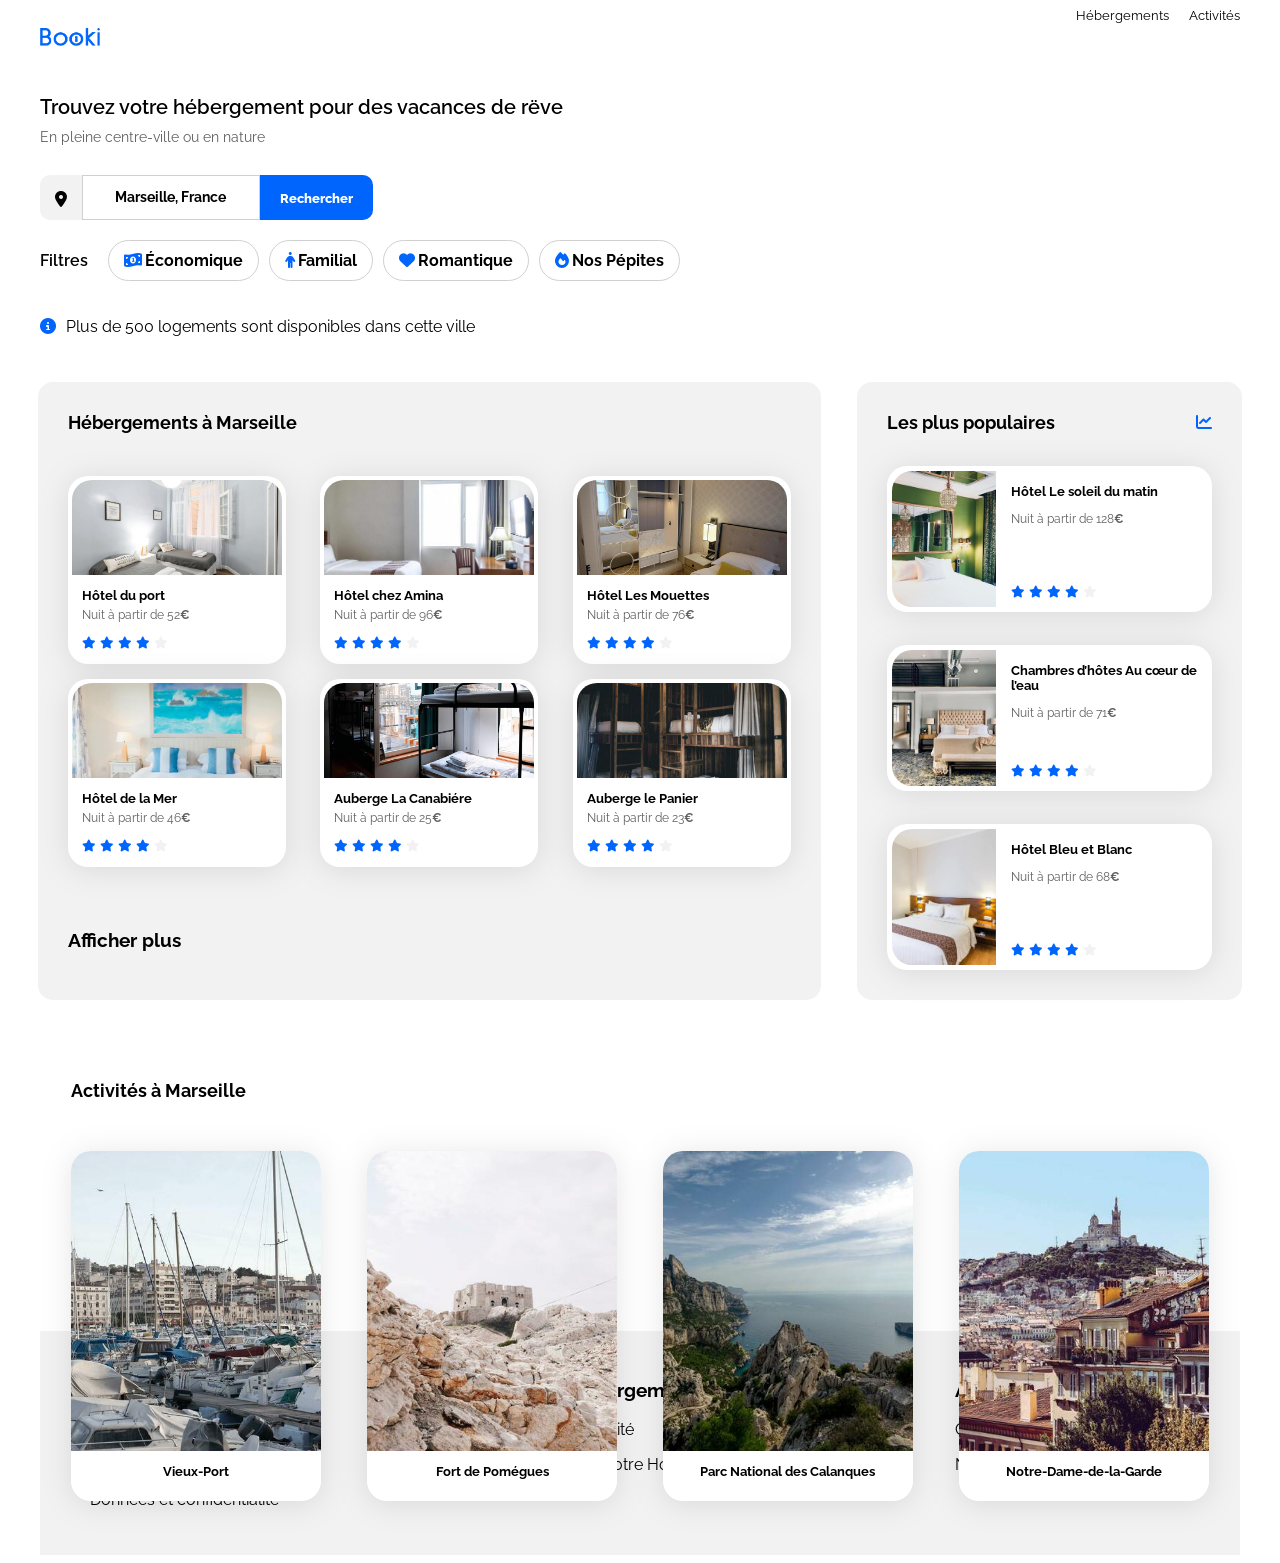
==== commit ac8fd2e2: "Essay on mode portable" ====
--- a/index.html
+++ b/index.html
@@ -343,7 +343,7 @@
                     </p>
                 </a>
             </div>
-            <div>
+            <div class="footer-content">
                 <h3>
                     Nos hébergements
                 </h3>
@@ -358,7 +358,7 @@
                     </p>
                 </a>
             </div>
-            <div>
+            <div class="footer-content">
                 <h3>
                     Assistance
                 </h3>
--- a/css/style.css
+++ b/css/style.css
@@ -34,7 +34,7 @@
     justify-content: space-between;
     align-items: flex-start;
     width: 100%;
-    height: 80px;
+    height: 70px;
     margin: 0px;
 }
 
@@ -169,7 +169,6 @@
 }
 
 .filtres h3 {
-    margin-right: 0px;
     font-size: 16px;
     font-weight: 600;
 }
@@ -291,6 +290,13 @@
     gap: 15px;
 }
 
+.hebergements .card-title {
+    margin-bottom: 0px;
+}
+
+.hebergements .card-subtitle {
+    margin-top: 5px;
+}
 
 .main-card {
     background-color: white;
@@ -373,9 +379,11 @@
     margin-bottom: 5px;
 }
 
-.card-title {
-  text-align: center;
-}
+
+.activity-card .card-title {
+    text-align: center;
+}
+
 
 /******* Activites ***********/
 
@@ -392,7 +400,6 @@
     display: flex;
     flex-direction: row;
     justify-content: space-between;
-    align-items: stretch;
     gap: 20px;
 }
 
@@ -401,6 +408,8 @@
     display: block;
     text-decoration: none;
     color: inherit;
+    width: 100%;
+    height: 150px
 }
 
 .activity-card {
@@ -408,7 +417,7 @@
     flex-direction: column;
     background-color: white;
     border-radius: 20px;
-    width: 250px;
+    width: 100%;
     min-height: 350px;
     filter: drop-shadow(0px 3px 15px rgba(0, 0, 0, 0.1));
 
@@ -423,6 +432,8 @@
     display: block;
 }
 
+
+
 footer {
     width: 95%;
     max-width: 1440px;
@@ -449,7 +460,7 @@
     .main-container {
         flex-direction: column;
     }
-    
+
     .activites-cards {
         align-items: center;
     }
@@ -471,14 +482,10 @@
     .hebergements-and-populaires {
         width: 100%;
         padding: 20px;
-        align-items: center;
-        justify-content: center;
-    }
-
-    .hebergements {
-        width: 100%;
-        justify-content: center;
-        align-items: center;
+    }
+
+    .hebergements a {
+        width: 30%;
     }
 
     .populaires {
@@ -503,12 +510,184 @@
     .populaires-cards .card-subtitle {
         font-size: 13px;
     }
-    }
-
-
-
-
-    /* Small devices (phones, less than 768px) */
-    @media (max-width: 767.98px) {
-        /* ... */
-    }+
+    .filtres {
+        flex-direction: column;
+        align-items: flex-start;
+    }
+
+    .filtres-list {
+        justify-content: flex-start;
+        align-items: flex-start;
+        padding-left: 0;
+    }
+
+    .hebergements-and-populaires {
+        align-items: flex-start;
+
+    }
+
+    .hebergements {
+        width: 100%;
+        justify-content: space-between;
+
+    }
+
+    .main-card {
+        width: 100%;
+        justify-content: flex-start;
+        align-items: flex-start;
+    }
+
+    .main-card img {
+        width: 100%;
+    }
+
+    .main-card .card-content {
+        width: 100%;
+        padding-left: 10px;
+    }
+
+
+
+}
+
+/* Small devices (phones, less than 768px) */
+@media (max-width: 767.98px) {
+    /* ... */
+
+    header {
+        gap: 50px;
+    }
+
+    nav {
+        flex-direction: column;
+        justify-content: center;
+        align-items: center;
+        height: auto;
+        gap: 50px;
+    }
+
+    .logo img {
+        padding-top: 20px;
+        width: 100px;
+        height: 34px;
+    }
+
+    .nav-links {
+        min-width: 100%;
+        gap: 0px;
+    }
+
+
+    .li-title a {
+        width: 100%;
+        text-align: center;
+        padding: 0px;
+    }
+
+    .li-title a:hover::after {
+        content: '';
+        color: #0065fc;
+        position: absolute;
+        top: 20px;
+        bottom: -10px;
+    }
+
+    .search-bar {
+        width: 100%;
+        flex-direction: row;
+        height: auto;
+        justify-content: center;
+        align-items: center;
+
+    }
+
+    .icon-box {
+        margin-left: 10px;
+    }
+
+    .filtres-list {
+        flex-wrap: wrap;
+    }
+
+    .main-container {
+        flex-direction: column-reverse;
+        padding: 0px;
+    }
+
+    .hebergements {
+        flex-direction: column;
+    }
+
+    .hebergements a {
+        width: 100%;
+        margin-bottom: 20px;
+    }
+
+    .populaires {
+        width: 100%;
+        border-radius: 0px;
+    }
+
+    .hebergements-and-populaires {
+        width: 100%;
+        border-radius: 0px;
+        padding: 20px 20px 20px 20px;
+        background-color: transparent;
+    }
+
+    .populaires-cards {
+        flex-direction: column;
+        width: 100%;
+    }
+
+    .populaires-cards a {
+        width: 100%;
+        height: auto;
+        margin-bottom: 20px;
+    }
+
+    .activites-cards {
+        width: 100%;
+        flex-direction: column;
+        gap: 20px;
+    }
+
+    .activites-cards a {
+        width: 100%;
+        height: auto;
+    }
+
+    .activity-card .card-title {
+        justify-content: left;
+    }
+
+    .activity-card {
+        width: 100%;
+        height: auto;
+    }
+    
+
+
+    .card {
+        width: auto;
+        height: 150px;
+    }
+
+    .card img {
+        height: auto;
+    }
+
+    .main-card {
+        width: auto;
+        justify-content: center;
+        align-items: center;
+    }
+
+    .footer {
+        flex-direction: column;
+        align-items: flex-start;
+        gap: 20px;
+    }
+}
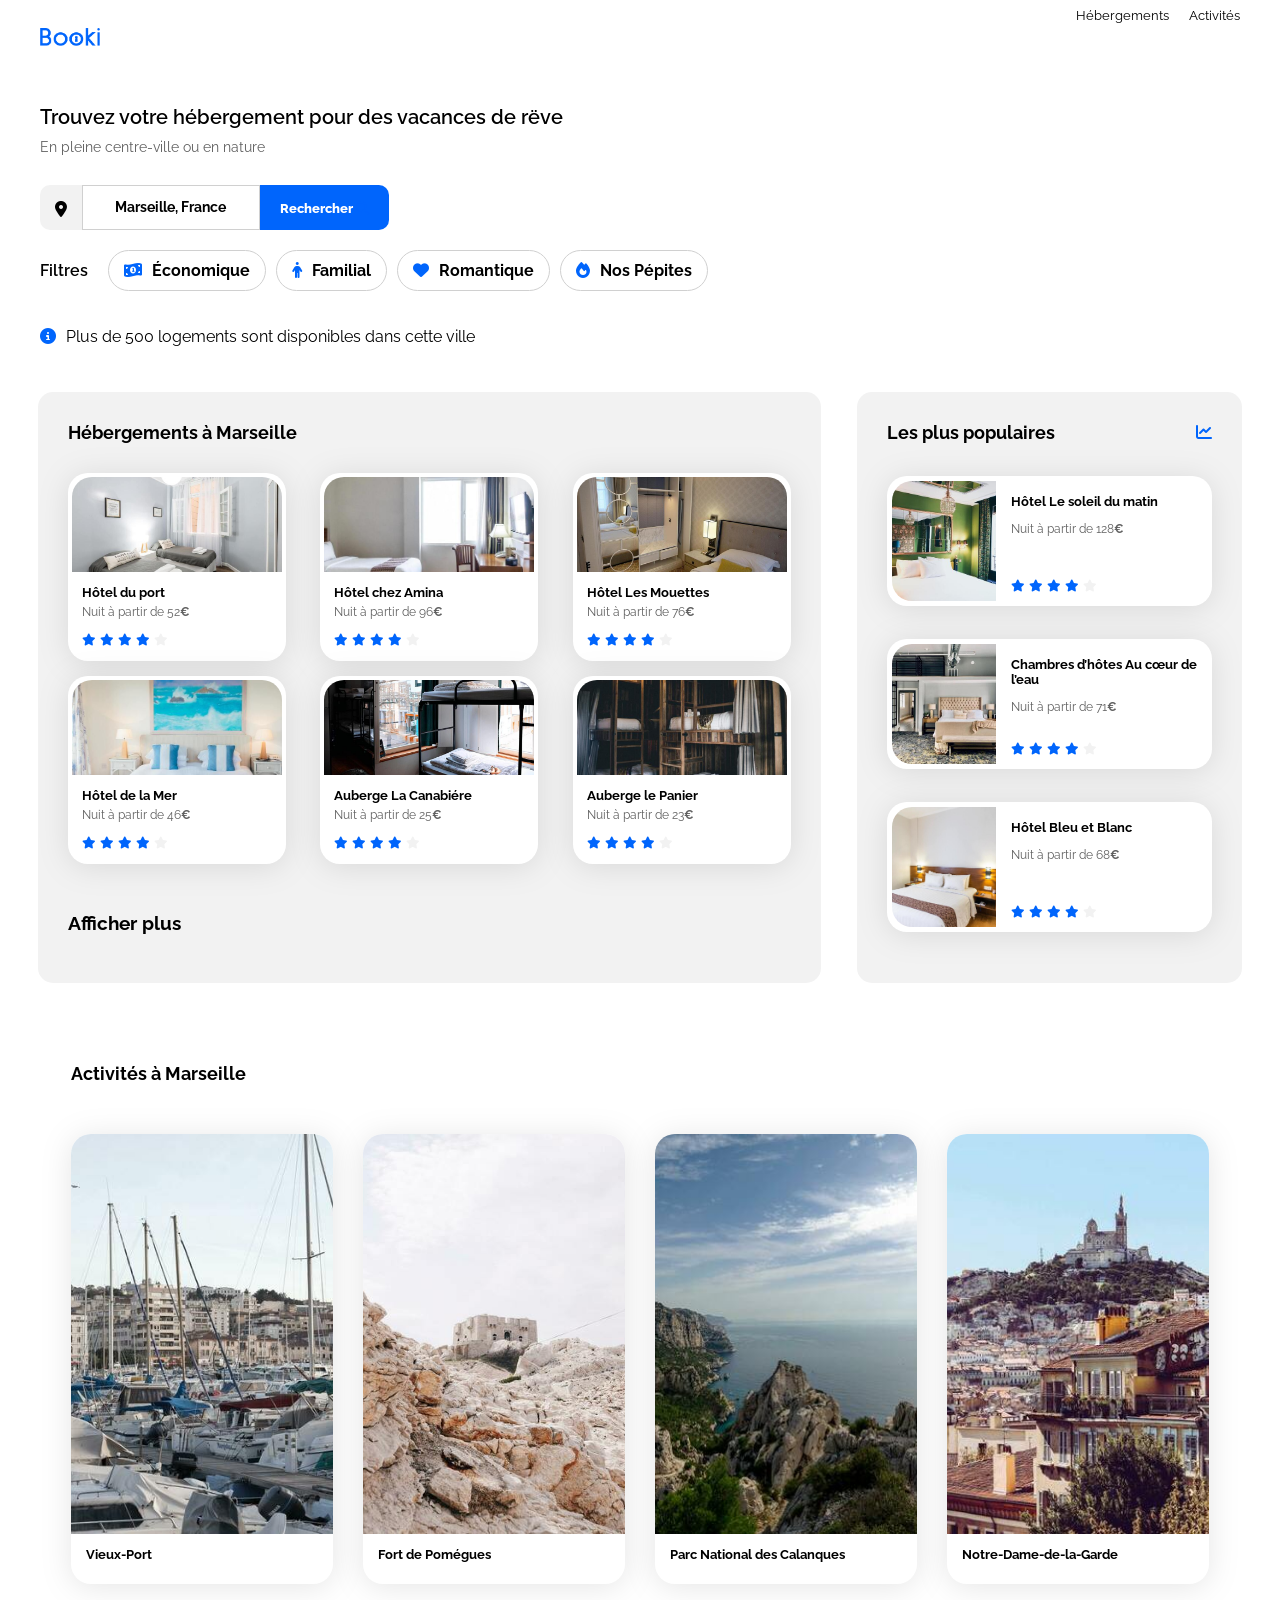
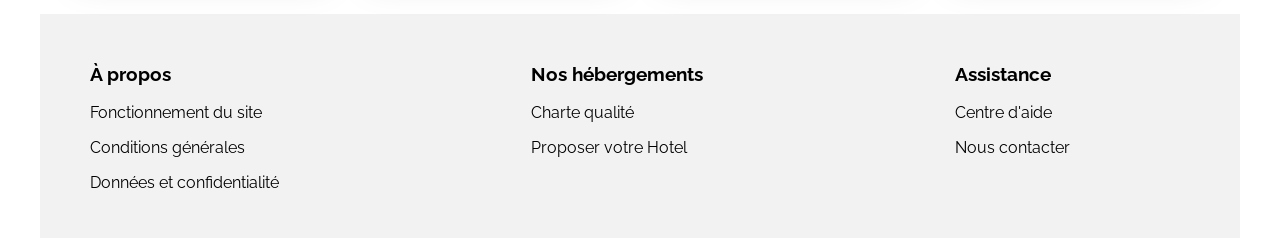
==== commit 181a16fa: "Final Version" ====
--- a/index.html
+++ b/index.html
@@ -42,7 +42,10 @@
                     <i class="fa-solid fa-location-dot" style="color: #000000;"></i>
                 </div>
                 <input type="text" placeholder="Marseille, France">
-                <button>Rechercher</button>
+                <button class="search-btn">
+                    <span class="btn-text">Rechercher</span>
+                    <i class="fa-solid fa-magnifying-glass search-icon"></i>
+                </button>
             </div>
             <div class="filtres">
                 <h3>
--- a/css/style.css
+++ b/css/style.css
@@ -34,8 +34,8 @@
     justify-content: space-between;
     align-items: flex-start;
     width: 100%;
-    height: 70px;
-    margin: 0px;
+    height: 50px;
+    margin-bottom: 30px;
 }
 
 .logo img {
@@ -185,12 +185,14 @@
     display: flex;
     justify-content: space-between;
     align-items: center;
-    gap: 3px;
+    gap: 10px;
     padding: 10px 15px;
     margin: 0px;
     border: solid 1px #D0D0D0;
     border-radius: 25px;
 }
+
+
 
 .filtres-list a:hover li.fltr-img {
     background-color: #E1E8FA;
@@ -343,7 +345,7 @@
 
 .populaires-cards img {
     width: 33%;
-    height: 136px;
+    height: 120px;
     border-top-left-radius: 20px;
     border-bottom-left-radius: 20px;
 }
@@ -380,9 +382,7 @@
 }
 
 
-.activity-card .card-title {
-    text-align: center;
-}
+
 
 
 /******* Activites ***********/
@@ -400,16 +400,16 @@
     display: flex;
     flex-direction: row;
     justify-content: space-between;
-    gap: 20px;
+    gap: 30px;
 }
 
 .activites-cards a {
-    flex: 0 0 250px;
+    flex: 1 0 250px;
     display: block;
     text-decoration: none;
     color: inherit;
     width: 100%;
-    height: 150px
+
 }
 
 .activity-card {
@@ -418,20 +418,24 @@
     background-color: white;
     border-radius: 20px;
     width: 100%;
-    min-height: 350px;
+    height: 450px;
     filter: drop-shadow(0px 3px 15px rgba(0, 0, 0, 0.1));
 
 }
 
 .activity-card img {
     width: 100%;
-    height: 300px;
+    height: 400px;
     border-top-left-radius: 20px;
     border-top-right-radius: 20px;
     object-fit: cover;
     display: block;
 }
 
+.activity-card .card-title {
+    text-align: left;
+    padding-left: 15px;
+}
 
 
 footer {
@@ -561,37 +565,52 @@
     }
 
     nav {
-        flex-direction: column;
+        flex-wrap: wrap;
+        
+    }
+    
+    .logo {
+        width: 100%;
+        display: flex;
         justify-content: center;
         align-items: center;
-        height: auto;
-        gap: 50px;
     }
 
     .logo img {
-        padding-top: 20px;
+        padding: 20px;
         width: 100px;
         height: 34px;
     }
 
     .nav-links {
-        min-width: 100%;
-        gap: 0px;
+        width: 100%;
+        padding-top: 10px;
+    }
+
+    .li-title {
+        width: 50%;
+        font-size: 20px;
+        font-weight: 400;
+        text-align: center;
+        text-decoration: 2px solid #606060;
     }
 
 
     .li-title a {
-        width: 100%;
-        text-align: center;
-        padding: 0px;
+        position: relative;
+        display: block;
+
     }
 
     .li-title a:hover::after {
         content: '';
+        position: absolute;
+        left: 0;
         color: #0065fc;
-        position: absolute;
-        top: 20px;
+        top: 30px;
         bottom: -10px;
+        width: 100%;
+        height: 2px;
     }
 
     .search-bar {
@@ -599,7 +618,37 @@
         flex-direction: row;
         height: auto;
         justify-content: center;
-        align-items: center;
+        align-items: center; 
+    }
+
+    input {
+        width: 70%;
+        height: 42px;
+        border: 1px solid #D0D0D0;
+    }
+
+    button {
+        background-color: transparent;
+    }
+
+    .btn-text {
+        display: none;
+    }
+
+    .search-icon {
+        display: block;
+        font-size: 18px;
+        color: white;
+    }
+
+    .search-btn {
+        background-color: var(--main-color);
+        color: white;
+        border-radius: 15px;
+        width: 50px;
+        height: 50px;
+        margin-left: -10px;
+        box-shadow: 0px 4px 4px 0px #00000040;
 
     }
 
@@ -609,6 +658,20 @@
 
     .filtres-list {
         flex-wrap: wrap;
+        justify-content: center;
+        gap: 15px;
+        padding: 20px 0;
+    }
+
+    .filtres-list a {
+        flex: 0 1 45%;
+        max-width: 150px;
+    }
+
+    .fltr-img {
+        justify-content: center;
+        width: 100%;
+        box-sizing: border-box;
     }
 
     .main-container {
@@ -660,7 +723,8 @@
     }
 
     .activity-card .card-title {
-        justify-content: left;
+        text-align: left;
+        padding-left: 20px;
     }
 
     .activity-card {
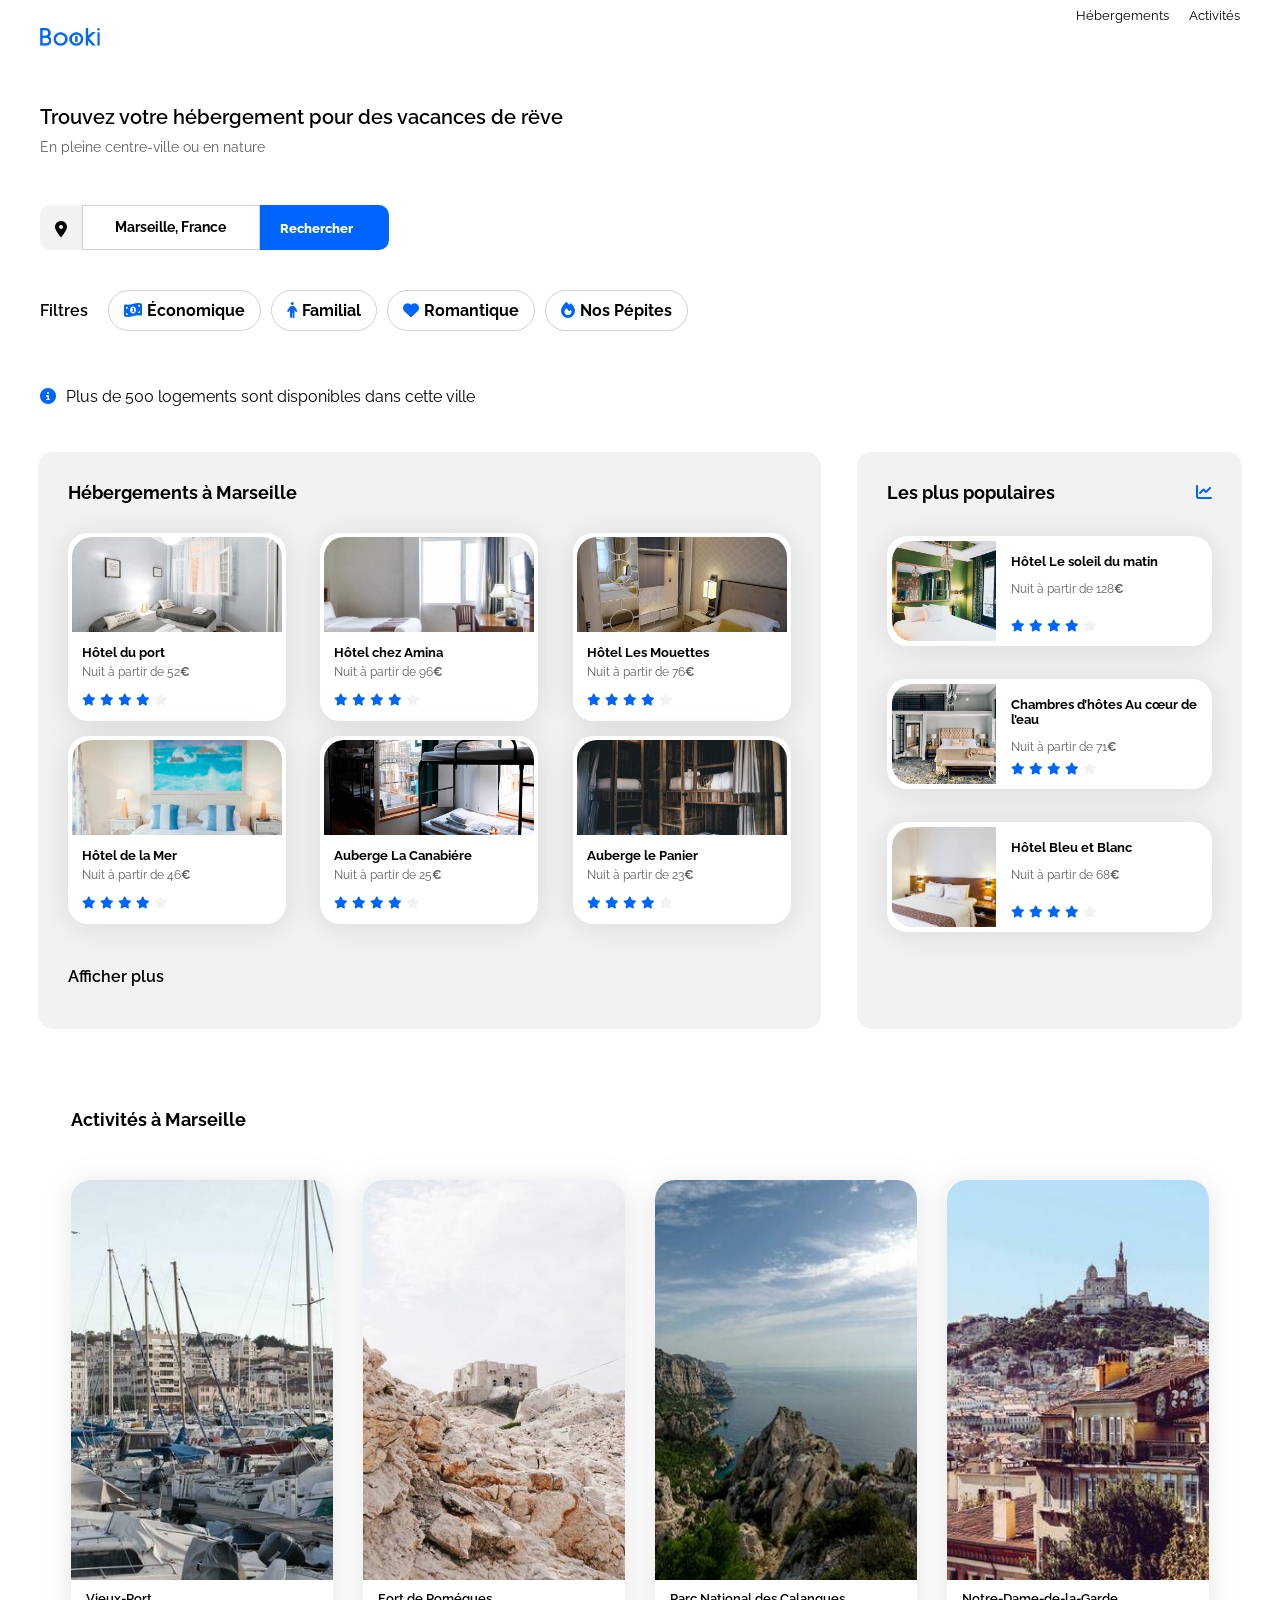
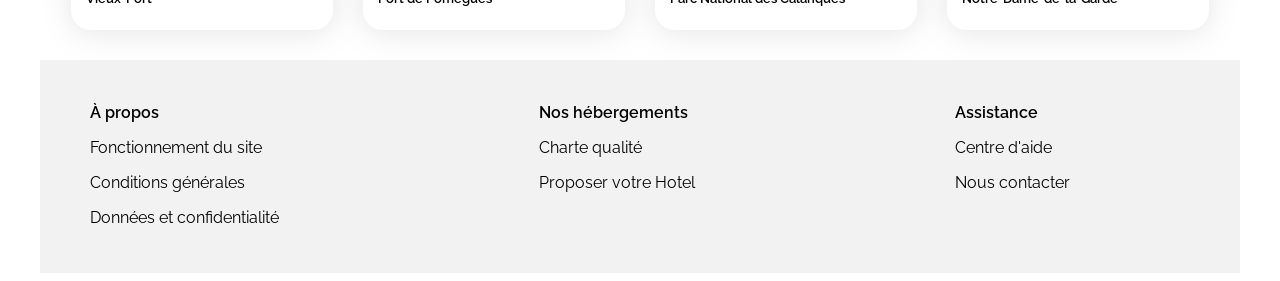
==== commit 82da2e04: "Final Code" ====
--- a/index.html
+++ b/index.html
@@ -10,7 +10,7 @@
     <link href="https://fonts.googleapis.com/css2?family=Raleway:wght@400;500;700&display=swap" rel="stylesheet">
     <link rel="stylesheet" href="https://cdnjs.cloudflare.com/ajax/libs/font-awesome/6.2.1/css/all.min.css"
         integrity="sha512-MV7K8+y+gLIBoVD59lQIYicR65iaqukzvf/nwasF0nqhPay5w/9lJmVM2hMDcnK1OnMGCdVK+iQrJ7lzPJQd1w=="
-        crossorigin="anonymous" referrerpolicy="no-referrer" />
+        crossorigin="anonymous" referrerpolicy="no-referrer" >
     <link rel="stylesheet" href="./css/style.css">
 </head>
 
@@ -48,22 +48,18 @@
                 </button>
             </div>
             <div class="filtres">
-                <h3>
+                <h2>
                     Filtres
-                </h3>
+                </h2>
                 <ul class="filtres-list">
-                    <a href="#">
-                        <li class="fltr-img"><i class="fa-solid fa-money-bill-1-wave"></i><b>Économique</b></li>
-                    </a>
-                    <a href="#">
-                        <li class="fltr-img"><i class="fa-solid fa-person"></i><b>Familial</b></li>
-                    </a>
-                    <a href="#">
-                        <li class="fltr-img"><i class="fa-solid fa-heart"></i><b>Romantique</b></li>
-                    </a>
-                    <a href="#">
-                        <li class="fltr-img"><i class="fa-solid fa-fire"></i><b>Nos Pépites</b></li>
-                    </a>
+                    
+                        <li class="fltr-img"><a href="#"><i class="fa-solid fa-money-bill-1-wave"></i><b>Économique</b></a></li>
+                    
+                        <li class="fltr-img"><a href="#"><i class="fa-solid fa-person"></i><b>Familial</b></a></li>
+
+                        <li class="fltr-img"><a href="#"><i class="fa-solid fa-heart"></i><b>Romantique</b></a></li>
+
+                        <li class="fltr-img"><a href="#"><i class="fa-solid fa-fire"></i><b>Nos Pépites</b></a></li>
                 </ul>
             </div>
             <div class="info">
@@ -78,9 +74,9 @@
     <div class="main-container">
         <section class="hebergements-and-populaires">
 
-            <h2 class="section-title">
+            <h3 class="section-title">
                 Hébergements à Marseille
-            </h2>
+            </h3>
 
             <div class="hebergements">
                 <a href="#">
@@ -205,14 +201,14 @@
                 </a>
             </div>
 
-            <h3>
+            <h2>
                 Afficher plus
-            </h3>
+            </h2>
         </section>
 
         <section class="populaires">
             <div class="populaires-title">
-                <h2 class="section-title">Les plus populaires</h2>
+                <h3 class="section-title">Les plus populaires</h3>
                 <i class="fa-solid fa-chart-line" aria-hidden="true"></i>
             </div>
             <div class="populaires-cards">
@@ -281,44 +277,44 @@
     </div>
 
     <div class="activites">
-        <h2 class="section-title">
+        <h3 class="section-title">
             Activités à Marseille
-        </h2>
+        </h3>
         <div class="activites-cards">
             <a href="#">
                 <article class="activity-card">
                     <img src="./images/activites/reno-laithienne.jpg"
                         alt="Image montrant une activité de visite guidée en bateau">
-                    <h3 class="card-title">
+                    <h2 class="card-title">
                         Vieux-Port
-                    </h3>
+                    </h2>
                 </article>
             </a>
             <a href="#">
                 <article class="activity-card">
                     <img src="./images/activites/paul-hermann.jpg"
                         alt="Image montrant une activité de visite guidée en bateau">
-                    <h3 class="card-title">
+                    <h2 class="card-title">
                         Fort de Pomégues
-                    </h3>
+                    </h2>
                 </article>
             </a>
             <a href="#">
                 <article class="activity-card">
                     <img src="./images/activites/kilyan-sockalingum.jpg"
                         alt="Image montrant une activité de visite guidée en bateau">
-                    <h3 class="card-title">
+                    <h2 class="card-title">
                         Parc National des Calanques
-                    </h3>
+                    </h2>
                 </article>
             </a>
             <a href="#">
                 <article class="activity-card">
                     <img src="./images/activites/florian-wehde.jpg"
                         alt="Image montrant une activité de visite guidée en bateau">
-                    <h3 class="card-title">
+                    <h2 class="card-title">
                         Notre-Dame-de-la-Garde
-                    </h3>
+                    </h2>
                 </article>
             </a>
         </div>
@@ -327,9 +323,9 @@
     <footer>
         <div class="footer">
             <div class="footer-content">
-                <h3>
+                <h2>
                     À propos
-                </h3>
+                </h2>
                 <a href="#">
                     <p>
                         Fonctionnement du site
@@ -347,9 +343,9 @@
                 </a>
             </div>
             <div class="footer-content">
-                <h3>
+                <h2>
                     Nos hébergements
-                </h3>
+                </h2>
                 <a href="#">
                     <p>
                         Charte qualité
@@ -362,9 +358,9 @@
                 </a>
             </div>
             <div class="footer-content">
-                <h3>
+                <h2>
                     Assistance
-                </h3>
+                </h2>
                 <a href="#">
                     <p>
                         Centre d'aide
--- a/css/style.css
+++ b/css/style.css
@@ -23,7 +23,6 @@
 header {
     display: flex;
     flex-direction: column;
-    align-items: left;
     width: 95%;
     max-width: 1440px;
     margin: 0px;
@@ -99,6 +98,7 @@
     justify-content: center;
     flex-direction: column;
     margin-bottom: 0px;
+    gap: 20px;
 }
 
 .title {
@@ -168,7 +168,7 @@
     align-items: center;
 }
 
-.filtres h3 {
+h2 {
     font-size: 16px;
     font-weight: 600;
 }
@@ -183,7 +183,7 @@
 
 .fltr-img {
     display: flex;
-    justify-content: space-between;
+    justify-content: center;
     align-items: center;
     gap: 10px;
     padding: 10px 15px;
@@ -192,9 +192,14 @@
     border-radius: 25px;
 }
 
-
-
-.filtres-list a:hover li.fltr-img {
+.fltr-img a {
+    display: flex;
+    align-items: baseline;
+    gap: 5px;
+}
+
+
+.fltr-img:hover {
     background-color: #E1E8FA;
 }
 
@@ -307,7 +312,6 @@
     filter: drop-shadow(0px 3px 15px rgba(0, 0, 0, 0.1));
     display: flex;
     flex-direction: column;
-    align-items: left;
     width: 210px;
     height: 180px;
 
@@ -345,7 +349,7 @@
 
 .populaires-cards img {
     width: 33%;
-    height: 120px;
+    height: 100px;
     border-top-left-radius: 20px;
     border-bottom-left-radius: 20px;
 }
@@ -390,7 +394,6 @@
 .activites {
     display: flex;
     flex-direction: column;
-    align-items: left;
     width: 90%;
     gap: 50px;
     margin-top: 50px;
@@ -476,6 +479,11 @@
     .activity-card {
         width: 100%;
         max-width: 400px;
+        height: 330px;
+    }
+
+    .activity-card .card-title {
+        height: 30px;
     }
 
     .activity-card img {
@@ -666,12 +674,16 @@
     .filtres-list a {
         flex: 0 1 45%;
         max-width: 150px;
+        justify-content: center;
     }
 
     .fltr-img {
         justify-content: center;
-        width: 100%;
+        width: 45%;
         box-sizing: border-box;
+        white-space: nowrap;
+        flex-shrink: 0;
+        min-width: max-content;
     }
 
     .main-container {
@@ -751,7 +763,13 @@
 
     .footer {
         flex-direction: column;
-        align-items: flex-start;
+        align-items: center;
         gap: 20px;
     }
+
+   .footer-content h3, .footer-content p {
+        display: flex;
+        justify-content: center;
+   }
+
 }
